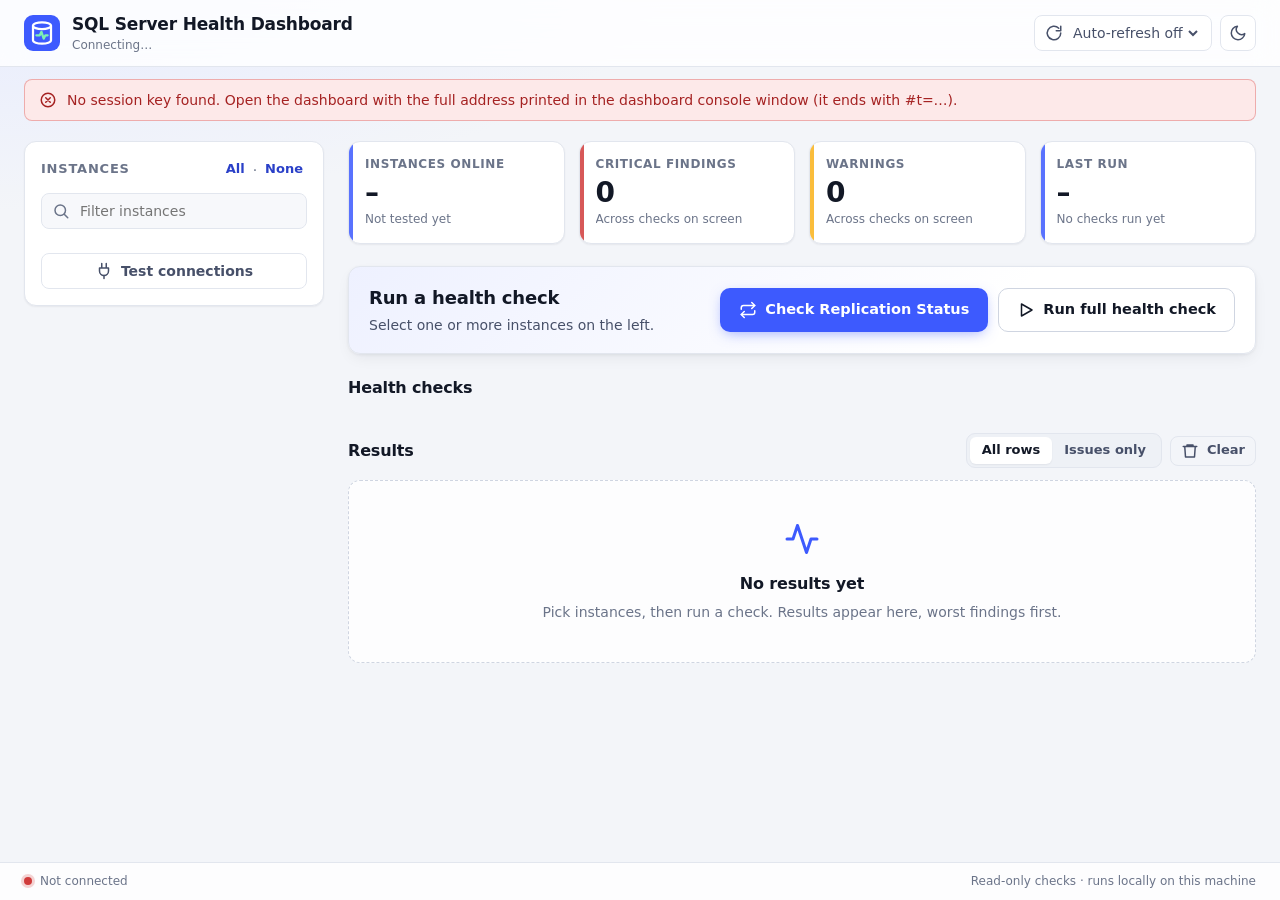
==== sql-dashboard/web/index.html @ 91db8d5e "Add standalone SQL Server health dashboard for the jump server A zero-install monitoring dashboard: " ====
<!DOCTYPE html>
<html lang="en">
<head>
  <meta charset="utf-8">
  <meta name="viewport" content="width=device-width, initial-scale=1">
  <meta name="color-scheme" content="light dark">
  <title>SQL Server Health Dashboard</title>
  <link rel="icon" href="favicon.svg" type="image/svg+xml">
  <link rel="stylesheet" href="styles.css">
  <script src="compat.js"></script>
  <script src="demo.js" defer></script>
  <script src="app.js" defer></script>
</head>
<body>
  <div id="unsupported" class="unsupported" hidden>
    <h1>Please open this dashboard in Microsoft Edge or Google Chrome</h1>
    <p>This browser is too old to run the dashboard. Copy the address from the dashboard console window into Edge or Chrome.</p>
  </div>

  <a class="skip-link" href="#main">Skip to content</a>

  <header class="topbar">
    <div class="brand">
      <span class="brand-mark" data-icon="logo"></span>
      <div class="brand-text">
        <h1 id="app-title">SQL Server Health Dashboard</h1>
        <span class="brand-sub" id="app-sub">Connecting…</span>
      </div>
      <span class="env-badge" id="env-badge" hidden></span>
    </div>
    <div class="topbar-actions">
      <label class="select-wrap" title="Re-run the checks on screen automatically">
        <span data-icon="refresh"></span>
        <select id="auto-refresh" aria-label="Auto refresh">
          <option value="0">Auto-refresh off</option>
          <option value="1">Every 1 min</option>
          <option value="5">Every 5 min</option>
          <option value="15">Every 15 min</option>
          <option value="30">Every 30 min</option>
        </select>
      </label>
      <button class="icon-btn" id="theme-toggle" type="button" aria-label="Toggle dark mode" title="Toggle dark mode">
        <span data-icon="moon" class="when-light"></span><span data-icon="sun" class="when-dark"></span>
      </button>
    </div>
  </header>

  <div class="banner" id="banner" hidden></div>

  <div class="layout">
    <aside class="sidebar" id="sidebar" aria-label="Instances">
      <button class="sidebar-toggle" id="sidebar-toggle" type="button" aria-expanded="true" aria-controls="sidebar-body">
        <span data-icon="server"></span>
        <span id="sidebar-toggle-label">Instances</span>
        <span data-icon="chevron" class="chev"></span>
      </button>
      <div class="sidebar-body" id="sidebar-body">
        <div class="sidebar-head">
          <h2>Instances</h2>
          <div class="sidebar-tools">
            <button class="link-btn" id="select-all" type="button">All</button>
            <span class="sep">·</span>
            <button class="link-btn" id="select-none" type="button">None</button>
          </div>
        </div>
        <div class="instance-search">
          <span data-icon="search"></span>
          <input type="search" id="instance-filter" placeholder="Filter instances" aria-label="Filter instances">
        </div>
        <div id="instance-list" class="instance-list" role="group" aria-label="Target instances"></div>
        <button class="btn btn-ghost btn-block" id="ping-all" type="button">
          <span data-icon="plug"></span> Test connections
        </button>
      </div>
    </aside>

    <main class="content" id="main" tabindex="-1">
      <section class="kpis" aria-label="Summary">
        <div class="kpi" id="kpi-online">
          <span class="kpi-label">Instances online</span>
          <span class="kpi-value">–</span>
          <span class="kpi-foot">Not tested yet</span>
        </div>
        <div class="kpi kpi-critical" id="kpi-critical">
          <span class="kpi-label">Critical findings</span>
          <span class="kpi-value">0</span>
          <span class="kpi-foot">Across checks on screen</span>
        </div>
        <div class="kpi kpi-warning" id="kpi-warning">
          <span class="kpi-label">Warnings</span>
          <span class="kpi-value">0</span>
          <span class="kpi-foot">Across checks on screen</span>
        </div>
        <div class="kpi" id="kpi-last">
          <span class="kpi-label">Last run</span>
          <span class="kpi-value">–</span>
          <span class="kpi-foot">No checks run yet</span>
        </div>
      </section>

      <section class="hero" aria-label="Quick actions">
        <div class="hero-text">
          <h2>Run a health check</h2>
          <p id="target-summary">Select one or more instances on the left.</p>
        </div>
        <div class="hero-actions">
          <button class="btn btn-primary btn-lg" id="run-featured" type="button">
            <span data-icon="replication"></span> <span id="run-featured-label">Check Replication Status</span>
          </button>
          <button class="btn btn-secondary btn-lg" id="run-all" type="button">
            <span data-icon="play"></span> Run full health check
          </button>
        </div>
      </section>

      <section aria-labelledby="checks-heading">
        <div class="section-head">
          <h2 id="checks-heading">Health checks</h2>
        </div>
        <div class="check-grid" id="check-grid"></div>
      </section>

      <section aria-labelledby="results-heading" class="results-section">
        <div class="section-head">
          <h2 id="results-heading">Results</h2>
          <div class="section-tools">
            <div class="segmented" role="radiogroup" aria-label="Rows to show">
              <button type="button" role="radio" aria-checked="true" data-view="all" class="is-active">All rows</button>
              <button type="button" role="radio" aria-checked="false" data-view="issues">Issues only</button>
            </div>
            <button class="btn btn-ghost btn-sm" id="clear-results" type="button"><span data-icon="trash"></span> Clear</button>
          </div>
        </div>
        <div id="results">
          <div class="empty-state" id="empty-results">
            <span data-icon="pulse" class="empty-icon"></span>
            <h3>No results yet</h3>
            <p>Pick instances, then run a check. Results appear here, worst findings first.</p>
          </div>
        </div>
      </section>
    </main>
  </div>

  <footer class="footer">
    <span id="footer-status"><span class="dot dot-unknown"></span> Starting…</span>
    <span class="footer-right">Read-only checks · runs locally on this machine</span>
  </footer>

  <div class="toasts" id="toasts" aria-live="polite"></div>
</body>
</html>
---- sql-dashboard/web/styles.css ----
/* =========================================================================
   SQL Server Health Dashboard - styles
   No external fonts or frameworks; system font stack (Segoe UI on Windows).
   ========================================================================= */

:root {
  --font: "Segoe UI Variable Text", "Segoe UI", system-ui, -apple-system, "Helvetica Neue", Arial, sans-serif;
  --mono: "Cascadia Mono", Consolas, "SF Mono", Menlo, monospace;

  --bg: #f3f5f9;
  --bg-grad: radial-gradient(1200px 500px at 0% -10%, #e4e9ff 0%, transparent 60%),
             radial-gradient(900px 400px at 110% -20%, #dff6ee 0%, transparent 55%);
  --surface: #ffffff;
  --surface-2: #f7f8fb;
  --surface-3: #eef1f6;
  --border: #e2e6ee;
  --border-strong: #cfd5e1;
  --text: #121826;
  --text-2: #475069;
  --text-3: #6b7489;
  --accent: #3d5afe;
  --accent-hover: #2f49e0;
  --accent-soft: #e8ecff;
  --accent-text: #2a40c8;
  --focus: 0 0 0 3px rgba(61, 90, 254, .35);
  --shadow-sm: 0 1px 2px rgba(16, 24, 40, .06);
  --shadow: 0 1px 3px rgba(16, 24, 40, .06), 0 6px 16px -4px rgba(16, 24, 40, .08);
  --shadow-lg: 0 12px 32px -8px rgba(16, 24, 40, .18);

  /* Status palette - always paired with an icon + label, never colour alone */
  --ok: #0ca30c;       --ok-soft: #e5f6e5;     --ok-text: #0b6e0b;
  --info: #2f6fdb;     --info-soft: #e7effc;   --info-text: #1d4fa8;
  --warn: #fab219;     --warn-soft: #fff4dc;   --warn-text: #845700;
  --crit: #d03b3b;     --crit-soft: #fde9e9;   --crit-text: #a52222;
  --muted: #8a93a6;    --muted-soft: #eef0f4;  --muted-text: #556075;

  /* Precomputed translucent tints (plain rgba, so older offline Edge builds render them) */
  --glass: rgba(255, 255, 255, .82);
  --hero-tint: #eef1ff;
  --accent-line: rgba(61, 90, 254, .45);
  --accent-glow: rgba(61, 90, 254, .55);
  --ok-ring: rgba(12, 163, 12, .22);
  --crit-ring: rgba(208, 59, 59, .22);
  --crit-line: rgba(208, 59, 59, .35);
  --warn-line: rgba(250, 178, 25, .5);
  --info-line: rgba(47, 111, 219, .35);
  --crit-row: rgba(253, 233, 233, .55);
  --warn-row: rgba(255, 244, 220, .55);

  --radius: 12px;
  --radius-sm: 8px;
  --sidebar-w: 300px;
}

:root[data-theme="dark"] {
  --bg: #0d1117;
  --bg-grad: radial-gradient(1200px 500px at 0% -10%, rgba(61, 90, 254, .16) 0%, transparent 60%),
             radial-gradient(900px 400px at 110% -20%, rgba(12, 163, 120, .10) 0%, transparent 55%);
  --surface: #151b26;
  --surface-2: #1a2130;
  --surface-3: #212a3b;
  --border: #263044;
  --border-strong: #34405a;
  --text: #e8ecf4;
  --text-2: #b3bccd;
  --text-3: #8892a8;
  --accent: #6b83ff;
  --accent-hover: #8296ff;
  --accent-soft: rgba(107, 131, 255, .16);
  --accent-text: #a9b7ff;
  --focus: 0 0 0 3px rgba(107, 131, 255, .45);
  --shadow-sm: 0 1px 2px rgba(0, 0, 0, .4);
  --shadow: 0 1px 3px rgba(0, 0, 0, .35), 0 8px 20px -6px rgba(0, 0, 0, .45);
  --shadow-lg: 0 16px 40px -8px rgba(0, 0, 0, .6);

  --ok-soft: rgba(12, 163, 12, .16);     --ok-text: #6ad66a;
  --info: #5b8def; --info-soft: rgba(91, 141, 239, .16); --info-text: #9dbcf7;
  --warn-soft: rgba(250, 178, 25, .15);  --warn-text: #fcc95a;
  --crit: #e25555; --crit-soft: rgba(226, 85, 85, .17);  --crit-text: #ff9a9a;
  --muted-soft: rgba(138, 147, 166, .15); --muted-text: #a7b0c2;

  --glass: rgba(21, 27, 38, .82);
  --hero-tint: #1b2340;
  --accent-line: rgba(107, 131, 255, .5);
  --accent-glow: rgba(107, 131, 255, .45);
  --ok-ring: rgba(12, 163, 12, .25);
  --crit-ring: rgba(226, 85, 85, .25);
  --crit-line: rgba(226, 85, 85, .4);
  --warn-line: rgba(250, 178, 25, .4);
  --info-line: rgba(91, 141, 239, .4);
  --crit-row: rgba(226, 85, 85, .08);
  --warn-row: rgba(250, 178, 25, .07);
}

* { box-sizing: border-box; }
html { -webkit-text-size-adjust: 100%; }
body {
  margin: 0;
  font-family: var(--font);
  font-size: 14px;
  line-height: 1.45;
  color: var(--text);
  background: var(--bg-grad), var(--bg);
  background-attachment: fixed;
  min-height: 100vh;
  display: flex;
  flex-direction: column;
}
h1, h2, h3, h4 { margin: 0; font-weight: 600; letter-spacing: -.01em; }
button, input, select { font: inherit; color: inherit; }
[hidden] { display: none !important; }
:focus-visible { outline: none; box-shadow: var(--focus); border-radius: 6px; }

.skip-link { position: absolute; left: -999px; top: 8px; background: var(--surface); padding: 8px 12px; border-radius: 8px; z-index: 100; }
.skip-link:focus { left: 8px; }

.unsupported { display: none; padding: 48px 24px; max-width: 640px; margin: 10vh auto; font-family: Segoe UI, Arial, sans-serif; }

/* ---------- icons ---------- */
[data-icon] { display: inline-flex; width: 18px; height: 18px; flex: none; }
[data-icon] svg { width: 100%; height: 100%; }

/* ---------- top bar ---------- */
.topbar {
  position: sticky; top: 0; z-index: 20;
  display: flex; align-items: center; justify-content: space-between; gap: 16px;
  padding: 12px 24px;
  background: var(--glass);
  backdrop-filter: saturate(160%) blur(12px);
  border-bottom: 1px solid var(--border);
}
.brand { display: flex; align-items: center; gap: 12px; min-width: 0; }
.brand-mark { width: 36px; height: 36px; border-radius: 10px; }
.brand-text { display: flex; flex-direction: column; min-width: 0; }
.brand-text h1 { font-size: 17px; white-space: nowrap; overflow: hidden; text-overflow: ellipsis; }
.brand-sub { font-size: 12px; color: var(--text-3); }
.env-badge {
  font-size: 11px; font-weight: 700; letter-spacing: .06em; text-transform: uppercase;
  padding: 3px 9px; border-radius: 999px;
  background: var(--crit-soft); color: var(--crit-text); border: 1px solid var(--crit-line);
}
.env-badge.env-nonprod { background: var(--info-soft); color: var(--info-text); border-color: var(--info-line); }
.topbar-actions { display: flex; align-items: center; gap: 8px; }

.select-wrap {
  display: inline-flex; align-items: center; gap: 6px;
  padding: 0 10px; height: 36px; border-radius: var(--radius-sm);
  background: var(--surface); border: 1px solid var(--border); color: var(--text-2);
}
.select-wrap select { border: 0; background: transparent; height: 34px; cursor: pointer; padding-right: 2px; }
.select-wrap select:focus { outline: none; }
.select-wrap:focus-within { box-shadow: var(--focus); }
.select-wrap select option { background: var(--surface); color: var(--text); }

.icon-btn {
  width: 36px; height: 36px; display: inline-grid; place-items: center;
  border-radius: var(--radius-sm); border: 1px solid var(--border); background: var(--surface);
  color: var(--text-2); cursor: pointer;
}
.icon-btn:hover { color: var(--text); border-color: var(--border-strong); }
.when-dark { display: none !important; }
:root[data-theme="dark"] .when-dark { display: inline-flex !important; }
:root[data-theme="dark"] .when-light { display: none !important; }

/* ---------- banner ---------- */
.banner {
  margin: 12px 24px 0; padding: 10px 14px; border-radius: var(--radius-sm);
  display: flex; gap: 10px; align-items: center;
  background: var(--warn-soft); color: var(--warn-text);
  border: 1px solid var(--warn-line);
}
.banner.banner-error { background: var(--crit-soft); color: var(--crit-text); border-color: var(--crit-line); }

/* ---------- layout ---------- */
.layout {
  flex: 1;
  display: grid;
  grid-template-columns: var(--sidebar-w) minmax(0, 1fr);
  gap: 24px;
  padding: 20px 24px 32px;
  width: 100%;
  max-width: 1680px;
  margin: 0 auto;
}

/* ---------- sidebar ---------- */
.sidebar { min-width: 0; }
.sidebar-toggle { display: none; }
.sidebar-body {
  position: sticky; top: 84px;
  background: var(--surface); border: 1px solid var(--border); border-radius: var(--radius);
  box-shadow: var(--shadow-sm);
  padding: 16px; display: flex; flex-direction: column; gap: 12px;
  max-height: calc(100vh - 110px); overflow: auto;
}
.sidebar-head { display: flex; align-items: center; justify-content: space-between; }
.sidebar-head h2 { font-size: 13px; text-transform: uppercase; letter-spacing: .06em; color: var(--text-3); }
.sidebar-tools { display: flex; align-items: center; gap: 4px; color: var(--text-3); }
.link-btn { border: 0; background: none; color: var(--accent-text); cursor: pointer; padding: 2px 4px; font-size: 13px; font-weight: 600; }
.link-btn:hover { text-decoration: underline; }

.instance-search {
  display: flex; align-items: center; gap: 8px; padding: 0 10px; height: 36px;
  border: 1px solid var(--border); border-radius: var(--radius-sm); background: var(--surface-2); color: var(--text-3);
}
.instance-search input { border: 0; background: transparent; flex: 1; min-width: 0; height: 34px; }
.instance-search input:focus { outline: none; }
.instance-search:focus-within { box-shadow: var(--focus); }

.instance-list { display: flex; flex-direction: column; gap: 6px; }
.group-label {
  font-size: 11px; font-weight: 700; text-transform: uppercase; letter-spacing: .07em; color: var(--text-3);
  margin: 8px 2px 2px;
}
.group-label:first-child { margin-top: 0; }

.instance {
  display: grid; grid-template-columns: auto minmax(0, 1fr) auto; align-items: center; gap: 10px;
  width: 100%; text-align: left; padding: 10px; cursor: pointer;
  border: 1px solid var(--border); border-radius: var(--radius-sm); background: var(--surface);
  transition: border-color .15s, background-color .15s, box-shadow .15s;
}
.instance:hover { border-color: var(--border-strong); background: var(--surface-2); }
.instance[aria-pressed="true"] { border-color: var(--accent-line); background: var(--accent-soft); }
.instance .check {
  width: 18px; height: 18px; border-radius: 5px; border: 1.5px solid var(--border-strong);
  display: grid; place-items: center; color: #fff; background: var(--surface);
}
.instance .check [data-icon] { width: 12px; height: 12px; visibility: hidden; }
.instance[aria-pressed="true"] .check { background: var(--accent); border-color: var(--accent); }
.instance[aria-pressed="true"] .check [data-icon] { visibility: visible; }
.instance-main { min-width: 0; display: flex; flex-direction: column; }
.instance-name { font-weight: 600; white-space: nowrap; overflow: hidden; text-overflow: ellipsis; }
.instance-meta { font-size: 12px; color: var(--text-3); white-space: nowrap; overflow: hidden; text-overflow: ellipsis; }
.instance-side { display: flex; flex-direction: column; align-items: flex-end; gap: 3px; }
.role-tag { font-size: 10.5px; font-weight: 600; padding: 1px 7px; border-radius: 999px; background: var(--surface-3); color: var(--text-2); white-space: nowrap; }
.latency { font-size: 11px; color: var(--text-3); font-variant-numeric: tabular-nums; }

.dot { display: inline-block; width: 8px; height: 8px; border-radius: 50%; background: var(--muted); flex: none; }
.dot-online { background: var(--ok); box-shadow: 0 0 0 3px var(--ok-ring); }
.dot-offline { background: var(--crit); box-shadow: 0 0 0 3px var(--crit-ring); }
.dot-checking { background: var(--info); animation: pulse 1s ease-in-out infinite; }
.dot-unknown { background: var(--muted); }
@keyframes pulse { 50% { opacity: .35; } }

/* ---------- buttons ---------- */
.btn {
  display: inline-flex; align-items: center; justify-content: center; gap: 8px;
  height: 36px; padding: 0 14px; border-radius: var(--radius-sm);
  border: 1px solid transparent; cursor: pointer; font-weight: 600; white-space: nowrap;
  transition: background-color .15s, border-color .15s, transform .05s, box-shadow .15s;
}
.btn:active { transform: translateY(1px); }
.btn:disabled { opacity: .55; cursor: not-allowed; transform: none; }
.btn-lg { height: 44px; padding: 0 18px; font-size: 14.5px; border-radius: 10px; }
.btn-sm { height: 30px; padding: 0 10px; font-size: 13px; }
.btn-block { width: 100%; }
.btn-primary { background: var(--accent); color: #fff; box-shadow: 0 4px 14px -4px var(--accent-glow); }
.btn-primary:hover:not(:disabled) { background: var(--accent-hover); }
.btn-secondary { background: var(--surface); color: var(--text); border-color: var(--border-strong); }
.btn-secondary:hover:not(:disabled) { background: var(--surface-2); }
.btn-ghost { background: transparent; color: var(--text-2); border-color: var(--border); }
.btn-ghost:hover:not(:disabled) { background: var(--surface-2); color: var(--text); }
.btn .spinner { width: 16px; height: 16px; }

.spinner {
  display: inline-block; width: 14px; height: 14px; border-radius: 50%;
  border: 2px solid currentColor; border-right-color: transparent; animation: spin .7s linear infinite; flex: none;
}
@keyframes spin { to { transform: rotate(360deg); } }

/* ---------- content ---------- */
.content { min-width: 0; display: flex; flex-direction: column; gap: 22px; }
.content:focus { outline: none; }
.section-head { display: flex; align-items: center; justify-content: space-between; gap: 12px; flex-wrap: wrap; margin-bottom: 12px; }
.section-head h2 { font-size: 16px; }
.section-tools { display: flex; gap: 8px; align-items: center; flex-wrap: wrap; }

/* KPIs */
.kpis { display: grid; grid-template-columns: repeat(4, minmax(0, 1fr)); gap: 14px; }
.kpi {
  position: relative; overflow: hidden;
  background: var(--surface); border: 1px solid var(--border); border-radius: var(--radius);
  padding: 14px 16px; box-shadow: var(--shadow-sm);
  display: flex; flex-direction: column; gap: 2px;
}
.kpi::before { content: ""; position: absolute; inset: 0 auto 0 0; width: 4px; background: var(--accent); opacity: .85; }
.kpi-critical::before { background: var(--crit); }
.kpi-warning::before { background: var(--warn); }
.kpi.is-ok::before { background: var(--ok); }
.kpi-label { font-size: 12px; font-weight: 600; color: var(--text-3); text-transform: uppercase; letter-spacing: .05em; }
.kpi-value { font-size: 28px; font-weight: 700; letter-spacing: -.02em; font-variant-numeric: tabular-nums; line-height: 1.2; }
.kpi-foot { font-size: 12px; color: var(--text-3); white-space: nowrap; overflow: hidden; text-overflow: ellipsis; }

/* Hero */
.hero {
  display: flex; align-items: center; justify-content: space-between; gap: 16px; flex-wrap: wrap;
  padding: 18px 20px; border-radius: var(--radius);
  background: linear-gradient(135deg, var(--hero-tint) 0%, var(--surface) 70%);
  border: 1px solid var(--border); box-shadow: var(--shadow);
}
.hero h2 { font-size: 18px; }
.hero p { margin: 4px 0 0; color: var(--text-2); }
.hero-actions { display: flex; gap: 10px; flex-wrap: wrap; }

/* Check cards */
.check-grid { display: grid; grid-template-columns: repeat(auto-fill, minmax(240px, 1fr)); gap: 14px; }
.check-card {
  display: flex; flex-direction: column; gap: 10px; text-align: left;
  background: var(--surface); border: 1px solid var(--border); border-radius: var(--radius);
  padding: 16px; box-shadow: var(--shadow-sm);
  transition: border-color .15s, box-shadow .15s, transform .15s;
}
.check-card:hover { border-color: var(--border-strong); box-shadow: var(--shadow); transform: translateY(-1px); }
.check-card.is-featured { border-color: var(--accent-line); }
.check-top { display: flex; align-items: center; justify-content: space-between; gap: 8px; }
.check-icon {
  width: 38px; height: 38px; border-radius: 10px; display: grid; place-items: center;
  background: var(--accent-soft); color: var(--accent-text);
}
.check-icon [data-icon] { width: 20px; height: 20px; }
.check-cat { font-size: 11px; font-weight: 600; color: var(--text-3); text-transform: uppercase; letter-spacing: .05em; }
.check-card h3 { font-size: 15px; }
.check-card p { margin: 0; color: var(--text-2); font-size: 13px; flex: 1; }
.check-foot { display: flex; align-items: center; justify-content: space-between; gap: 8px; min-height: 30px; }
.check-last { font-size: 12px; color: var(--text-3); }

/* Status pills */
.pill {
  display: inline-flex; align-items: center; gap: 5px; white-space: nowrap;
  padding: 2px 9px 2px 7px; border-radius: 999px; font-size: 12px; font-weight: 600; line-height: 18px;
  background: var(--muted-soft); color: var(--muted-text);
}
.pill [data-icon] { width: 14px; height: 14px; }
.pill-ok { background: var(--ok-soft); color: var(--ok-text); }
.pill-info { background: var(--info-soft); color: var(--info-text); }
.pill-warning { background: var(--warn-soft); color: var(--warn-text); }
.pill-critical, .pill-error { background: var(--crit-soft); color: var(--crit-text); }
.pill-running { background: var(--info-soft); color: var(--info-text); }
.pill-lg { font-size: 13px; padding: 4px 11px 4px 9px; }

/* ---------- results ---------- */
.empty-state {
  text-align: center; padding: 40px 20px; color: var(--text-3);
  border: 1.5px dashed var(--border-strong); border-radius: var(--radius); background: var(--glass);
}
.empty-state h3 { color: var(--text); font-size: 16px; margin-top: 10px; }
.empty-state p { margin: 6px 0 0; }
.empty-icon { width: 36px; height: 36px; color: var(--accent); }

.segmented { display: inline-flex; padding: 3px; border-radius: 9px; background: var(--surface-3); border: 1px solid var(--border); }
.segmented button {
  border: 0; background: transparent; padding: 4px 12px; border-radius: 6px; cursor: pointer;
  font-size: 13px; font-weight: 600; color: var(--text-2);
}
.segmented button.is-active { background: var(--surface); color: var(--text); box-shadow: var(--shadow-sm); }

.run {
  background: var(--surface); border: 1px solid var(--border); border-radius: var(--radius);
  box-shadow: var(--shadow); margin-bottom: 18px; overflow: hidden;
  animation: rise .25s ease-out;
}
@keyframes rise { from { opacity: 0; transform: translateY(6px); } }
.run-head {
  display: flex; align-items: center; justify-content: space-between; gap: 12px; flex-wrap: wrap;
  padding: 14px 18px; border-bottom: 1px solid var(--border); background: var(--surface-2);
}
.run-title { display: flex; align-items: center; gap: 12px; min-width: 0; }
.run-title h3 { font-size: 16px; }
.run-sub { font-size: 12px; color: var(--text-3); }
.run-tools { display: flex; align-items: center; gap: 8px; flex-wrap: wrap; }
.counts { display: flex; gap: 6px; flex-wrap: wrap; }

.inst {
  border-bottom: 1px solid var(--border);
}
.inst:last-child { border-bottom: 0; }
.inst-head {
  width: 100%; display: flex; align-items: center; gap: 12px; padding: 12px 18px;
  border: 0; background: transparent; cursor: pointer; text-align: left;
  border-left: 4px solid transparent;
}
.inst-head:hover { background: var(--surface-2); }
.inst.sev-critical .inst-head, .inst.sev-error .inst-head { border-left-color: var(--crit); }
.inst.sev-warning .inst-head { border-left-color: var(--warn); }
.inst.sev-ok .inst-head { border-left-color: var(--ok); }
.inst.sev-info .inst-head { border-left-color: var(--info); }
.inst-name { font-weight: 600; min-width: 0; overflow: hidden; text-overflow: ellipsis; white-space: nowrap; }
.inst-meta { font-size: 12px; color: var(--text-3); margin-left: auto; white-space: nowrap; display: flex; gap: 12px; align-items: center; }
.inst-head .chev { transition: transform .2s; color: var(--text-3); }
.inst.is-collapsed .inst-head .chev { transform: rotate(-90deg); }
.inst.is-collapsed .inst-body { display: none; }
.inst-body { padding: 4px 18px 18px; display: flex; flex-direction: column; gap: 16px; }

.alert {
  display: flex; gap: 10px; align-items: flex-start; padding: 10px 12px; border-radius: var(--radius-sm);
  font-size: 13px; background: var(--info-soft); color: var(--info-text);
}
.alert [data-icon] { margin-top: 1px; }
.alert-error { background: var(--crit-soft); color: var(--crit-text); }
.alert pre { margin: 0; white-space: pre-wrap; word-break: break-word; font-family: inherit; }
.alert ul { margin: 0; padding-left: 18px; }

.rs { display: flex; flex-direction: column; gap: 8px; min-width: 0; }
.rs-head { display: flex; align-items: center; justify-content: space-between; gap: 10px; flex-wrap: wrap; }
.rs-title { display: flex; align-items: center; gap: 8px; font-weight: 600; font-size: 14px; }
.rs-count { font-size: 12px; color: var(--text-3); font-weight: 400; }
.rs-tools { display: flex; gap: 6px; align-items: center; }
.rs-filter {
  display: flex; align-items: center; gap: 6px; height: 30px; padding: 0 8px;
  border: 1px solid var(--border); border-radius: 7px; background: var(--surface); color: var(--text-3);
}
.rs-filter [data-icon] { width: 14px; height: 14px; }
.rs-filter input { border: 0; background: transparent; width: 140px; height: 28px; font-size: 13px; }
.rs-filter input:focus { outline: none; }
.rs-filter:focus-within { box-shadow: var(--focus); }
.rs-empty { padding: 14px; text-align: center; color: var(--text-3); font-size: 13px; background: var(--surface-2); border-radius: var(--radius-sm); }

.table-wrap {
  overflow: auto; max-height: 520px;
  border: 1px solid var(--border); border-radius: var(--radius-sm);
}
table.grid { width: 100%; border-collapse: separate; border-spacing: 0; font-size: 13px; }
.grid th {
  position: sticky; top: 0; z-index: 1;
  background: var(--surface-3); color: var(--text-2); text-align: left; font-weight: 600; font-size: 12px;
  padding: 8px 12px; border-bottom: 1px solid var(--border); white-space: nowrap; cursor: pointer; user-select: none;
}
.grid th:hover { color: var(--text); }
.grid th .sort { opacity: .35; margin-left: 4px; font-size: 10px; }
.grid th.sorted .sort { opacity: 1; color: var(--accent-text); }
.grid td { padding: 7px 12px; border-bottom: 1px solid var(--border); vertical-align: top; max-width: 520px; white-space: nowrap; }
.grid td.clamp { white-space: normal; min-width: 280px; }
.grid tr:last-child td { border-bottom: 0; }
.grid tbody tr:hover td { background: var(--surface-2); }
.grid tr.row-critical td:first-child { box-shadow: inset 3px 0 0 var(--crit); }
.grid tr.row-warning td:first-child { box-shadow: inset 3px 0 0 var(--warn); }
.grid tr.row-critical td { background: var(--crit-row); }
.grid tr.row-warning td { background: var(--warn-row); }
.grid td.num, .grid th.num { text-align: right; font-variant-numeric: tabular-nums; }
.grid td.null { color: var(--text-3); }
.grid td.clamp > div { display: -webkit-box; -webkit-line-clamp: 3; -webkit-box-orient: vertical; overflow: hidden; cursor: zoom-in; white-space: pre-wrap; word-break: break-word; }
.grid td.clamp.open > div { -webkit-line-clamp: unset; display: block; cursor: zoom-out; }
.grid td.code > div { font-family: var(--mono); font-size: 12px; }
.grid td .bool-yes { color: var(--ok-text); font-weight: 600; }
.grid td .bool-no { color: var(--text-3); }
.rs-note { font-size: 12px; color: var(--text-3); }

/* ---------- footer & toasts ---------- */
.footer {
  display: flex; justify-content: space-between; gap: 12px; flex-wrap: wrap;
  padding: 10px 24px; font-size: 12px; color: var(--text-3); border-top: 1px solid var(--border);
  background: var(--glass);
}
#footer-status { display: inline-flex; align-items: center; gap: 8px; }

.toasts { position: fixed; right: 20px; bottom: 20px; display: flex; flex-direction: column; gap: 10px; z-index: 50; max-width: min(380px, calc(100vw - 32px)); }
.toast {
  display: flex; gap: 10px; align-items: flex-start; padding: 12px 14px; border-radius: 10px;
  background: var(--surface); border: 1px solid var(--border); box-shadow: var(--shadow-lg);
  animation: rise .2s ease-out; font-size: 13px;
}
.toast-ok [data-icon] { color: var(--ok); }
.toast-warning [data-icon] { color: var(--warn-text); }
.toast-error [data-icon] { color: var(--crit); }
.toast-info [data-icon] { color: var(--info); }
.toast.leaving { opacity: 0; transform: translateY(6px); transition: all .25s; }

/* ---------- responsive ---------- */
@media (max-width: 1180px) {
  .kpis { grid-template-columns: repeat(2, minmax(0, 1fr)); }
}
@media (max-width: 900px) {
  .layout { grid-template-columns: minmax(0, 1fr); padding: 16px; gap: 16px; }
  .topbar { padding: 10px 16px; }
  .banner { margin: 12px 16px 0; }
  .sidebar-toggle {
    display: flex; align-items: center; gap: 10px; width: 100%; padding: 12px 14px;
    background: var(--surface); border: 1px solid var(--border); border-radius: var(--radius);
    cursor: pointer; font-weight: 600; box-shadow: var(--shadow-sm);
  }
  .sidebar-toggle .chev { margin-left: auto; transition: transform .2s; }
  .sidebar-toggle[aria-expanded="false"] .chev { transform: rotate(-90deg); }
  .sidebar-body { position: static; max-height: none; margin-top: 8px; }
  .sidebar.is-collapsed .sidebar-body { display: none; }
  .sidebar-head h2 { display: none; }
}
@media (max-width: 640px) {
  body { font-size: 13.5px; }
  .brand-sub, .select-wrap span[data-icon] { display: none; }
  .brand-text h1 { font-size: 15px; }
  .env-badge { display: none; }
  .kpi { padding: 12px; }
  .kpi-value { font-size: 22px; }
  .hero { padding: 16px; }
  .hero-actions, .hero-actions .btn { width: 100%; }
  .check-grid { grid-template-columns: minmax(0, 1fr); }
  .run-head, .inst-head { padding-left: 14px; padding-right: 14px; }
  .inst-body { padding: 4px 12px 14px; }
  .inst-meta .inst-dur { display: none; }
  .rs-filter input { width: 100px; }
  .footer-right { display: none; }
}

@media (prefers-reduced-motion: reduce) {
  *, *::before, *::after { animation: none !important; transition: none !important; }
}

@media print {
  .topbar-actions, .sidebar, .hero, .check-grid, .section-tools, .run-tools, .rs-tools, .toasts, .footer, .skip-link { display: none !important; }
  .layout { grid-template-columns: 1fr; padding: 0; }
  body { background: #fff; }
  .table-wrap { max-height: none; overflow: visible; }
  .inst.is-collapsed .inst-body { display: flex; }
}
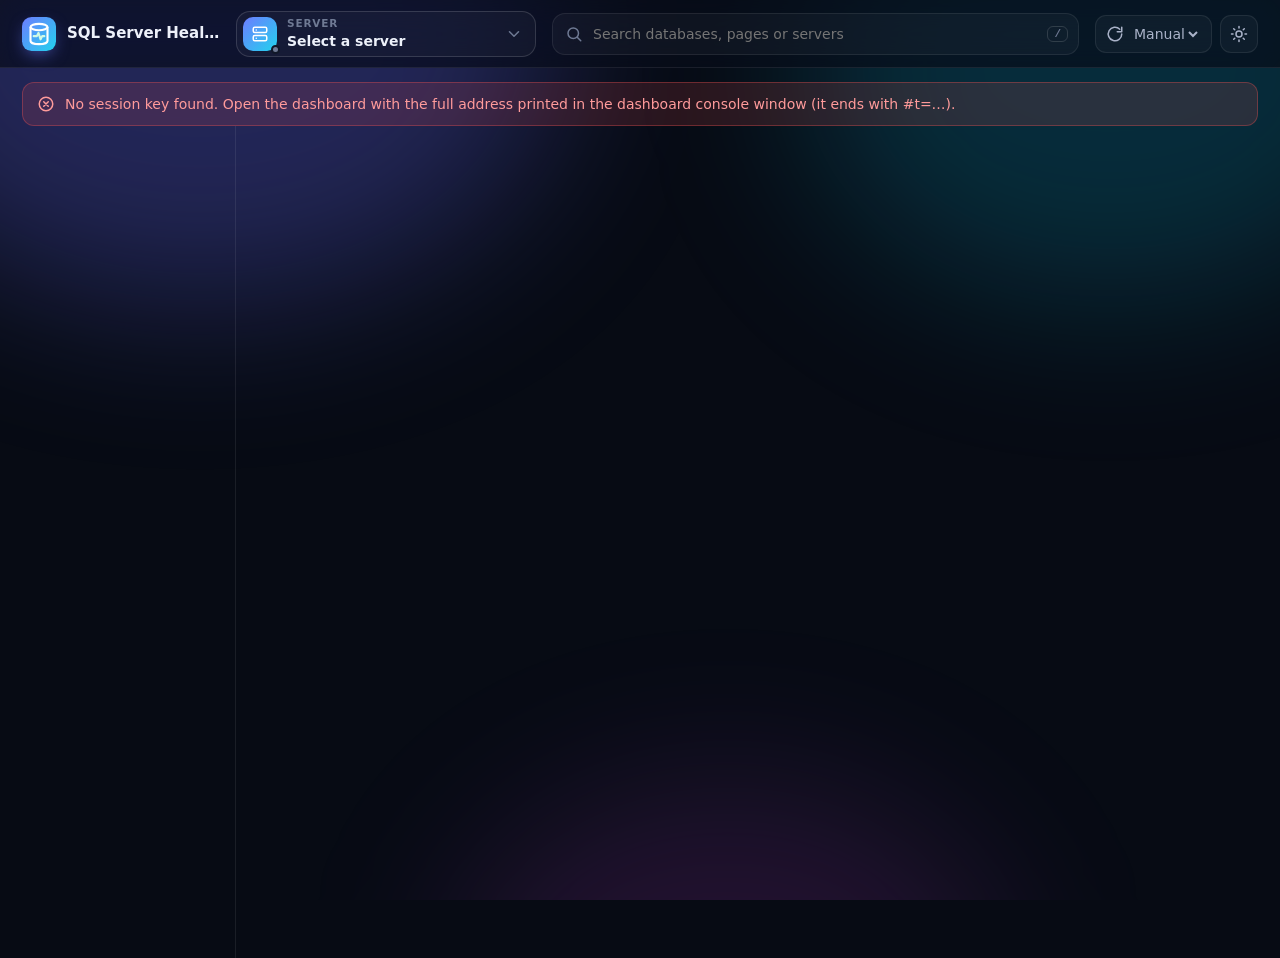
==== commit fb4b49b1: "Redesign SQL dashboard around one server at a time The multi-instance grid was too crowded. The UI n" ====
--- a/sql-dashboard/web/index.html
+++ b/sql-dashboard/web/index.html
@@ -1,9 +1,9 @@
 <!DOCTYPE html>
-<html lang="en">
+<html lang="en" data-theme="dark">
 <head>
   <meta charset="utf-8">
   <meta name="viewport" content="width=device-width, initial-scale=1">
-  <meta name="color-scheme" content="light dark">
+  <meta name="color-scheme" content="dark light">
   <title>SQL Server Health Dashboard</title>
   <link rel="icon" href="favicon.svg" type="image/svg+xml">
   <link rel="stylesheet" href="styles.css">
@@ -12,141 +12,71 @@
   <script src="app.js" defer></script>
 </head>
 <body>
+  <div class="aurora" aria-hidden="true"><span></span><span></span><span></span></div>
+
   <div id="unsupported" class="unsupported" hidden>
     <h1>Please open this dashboard in Microsoft Edge or Google Chrome</h1>
     <p>This browser is too old to run the dashboard. Copy the address from the dashboard console window into Edge or Chrome.</p>
   </div>
 
-  <a class="skip-link" href="#main">Skip to content</a>
-
   <header class="topbar">
     <div class="brand">
       <span class="brand-mark" data-icon="logo"></span>
       <div class="brand-text">
-        <h1 id="app-title">SQL Server Health Dashboard</h1>
-        <span class="brand-sub" id="app-sub">Connecting…</span>
+        <span class="brand-name" id="app-title">SQL Server Health</span>
+        <span class="env" id="env-badge" hidden></span>
       </div>
-      <span class="env-badge" id="env-badge" hidden></span>
     </div>
-    <div class="topbar-actions">
-      <label class="select-wrap" title="Re-run the checks on screen automatically">
+
+    <div class="picker" id="picker">
+      <button class="picker-btn" id="picker-btn" type="button" aria-haspopup="listbox" aria-expanded="false">
+        <span class="picker-icon"><span data-icon="server"></span><span class="dot" id="picker-dot"></span></span>
+        <span class="picker-text">
+          <span class="picker-label">Server</span>
+          <span class="picker-name" id="picker-name">Select a server</span>
+        </span>
+        <span data-icon="chevron" class="picker-chev"></span>
+      </button>
+      <div class="popover picker-pop" id="picker-pop" hidden>
+        <div class="pop-search" id="picker-search-wrap">
+          <span data-icon="search"></span>
+          <input type="text" id="picker-filter" placeholder="Find a server" aria-label="Find a server" autocomplete="off">
+        </div>
+        <div class="picker-list" id="picker-list" role="listbox" aria-label="SQL Servers"></div>
+      </div>
+    </div>
+
+    <div class="search" id="search">
+      <span data-icon="search" class="search-icon"></span>
+      <input type="text" id="search-input" placeholder="Search databases, pages or servers" aria-label="Search" autocomplete="off" spellcheck="false">
+      <kbd class="search-kbd">/</kbd>
+      <div class="popover search-pop" id="search-pop" hidden role="listbox" aria-label="Search results"></div>
+    </div>
+
+    <div class="actions">
+      <label class="auto" title="Refresh the current page automatically">
         <span data-icon="refresh"></span>
         <select id="auto-refresh" aria-label="Auto refresh">
-          <option value="0">Auto-refresh off</option>
-          <option value="1">Every 1 min</option>
-          <option value="5">Every 5 min</option>
-          <option value="15">Every 15 min</option>
-          <option value="30">Every 30 min</option>
+          <option value="0">Manual</option>
+          <option value="1">1 min</option>
+          <option value="5">5 min</option>
+          <option value="15">15 min</option>
         </select>
       </label>
-      <button class="icon-btn" id="theme-toggle" type="button" aria-label="Toggle dark mode" title="Toggle dark mode">
-        <span data-icon="moon" class="when-light"></span><span data-icon="sun" class="when-dark"></span>
+      <button class="icon-btn" id="theme-toggle" type="button" aria-label="Switch light / dark theme" title="Switch light / dark theme">
+        <span data-icon="sun" class="when-dark"></span><span data-icon="moon" class="when-light"></span>
       </button>
     </div>
   </header>
 
   <div class="banner" id="banner" hidden></div>
 
-  <div class="layout">
-    <aside class="sidebar" id="sidebar" aria-label="Instances">
-      <button class="sidebar-toggle" id="sidebar-toggle" type="button" aria-expanded="true" aria-controls="sidebar-body">
-        <span data-icon="server"></span>
-        <span id="sidebar-toggle-label">Instances</span>
-        <span data-icon="chevron" class="chev"></span>
-      </button>
-      <div class="sidebar-body" id="sidebar-body">
-        <div class="sidebar-head">
-          <h2>Instances</h2>
-          <div class="sidebar-tools">
-            <button class="link-btn" id="select-all" type="button">All</button>
-            <span class="sep">·</span>
-            <button class="link-btn" id="select-none" type="button">None</button>
-          </div>
-        </div>
-        <div class="instance-search">
-          <span data-icon="search"></span>
-          <input type="search" id="instance-filter" placeholder="Filter instances" aria-label="Filter instances">
-        </div>
-        <div id="instance-list" class="instance-list" role="group" aria-label="Target instances"></div>
-        <button class="btn btn-ghost btn-block" id="ping-all" type="button">
-          <span data-icon="plug"></span> Test connections
-        </button>
-      </div>
-    </aside>
-
-    <main class="content" id="main" tabindex="-1">
-      <section class="kpis" aria-label="Summary">
-        <div class="kpi" id="kpi-online">
-          <span class="kpi-label">Instances online</span>
-          <span class="kpi-value">–</span>
-          <span class="kpi-foot">Not tested yet</span>
-        </div>
-        <div class="kpi kpi-critical" id="kpi-critical">
-          <span class="kpi-label">Critical findings</span>
-          <span class="kpi-value">0</span>
-          <span class="kpi-foot">Across checks on screen</span>
-        </div>
-        <div class="kpi kpi-warning" id="kpi-warning">
-          <span class="kpi-label">Warnings</span>
-          <span class="kpi-value">0</span>
-          <span class="kpi-foot">Across checks on screen</span>
-        </div>
-        <div class="kpi" id="kpi-last">
-          <span class="kpi-label">Last run</span>
-          <span class="kpi-value">–</span>
-          <span class="kpi-foot">No checks run yet</span>
-        </div>
-      </section>
-
-      <section class="hero" aria-label="Quick actions">
-        <div class="hero-text">
-          <h2>Run a health check</h2>
-          <p id="target-summary">Select one or more instances on the left.</p>
-        </div>
-        <div class="hero-actions">
-          <button class="btn btn-primary btn-lg" id="run-featured" type="button">
-            <span data-icon="replication"></span> <span id="run-featured-label">Check Replication Status</span>
-          </button>
-          <button class="btn btn-secondary btn-lg" id="run-all" type="button">
-            <span data-icon="play"></span> Run full health check
-          </button>
-        </div>
-      </section>
-
-      <section aria-labelledby="checks-heading">
-        <div class="section-head">
-          <h2 id="checks-heading">Health checks</h2>
-        </div>
-        <div class="check-grid" id="check-grid"></div>
-      </section>
-
-      <section aria-labelledby="results-heading" class="results-section">
-        <div class="section-head">
-          <h2 id="results-heading">Results</h2>
-          <div class="section-tools">
-            <div class="segmented" role="radiogroup" aria-label="Rows to show">
-              <button type="button" role="radio" aria-checked="true" data-view="all" class="is-active">All rows</button>
-              <button type="button" role="radio" aria-checked="false" data-view="issues">Issues only</button>
-            </div>
-            <button class="btn btn-ghost btn-sm" id="clear-results" type="button"><span data-icon="trash"></span> Clear</button>
-          </div>
-        </div>
-        <div id="results">
-          <div class="empty-state" id="empty-results">
-            <span data-icon="pulse" class="empty-icon"></span>
-            <h3>No results yet</h3>
-            <p>Pick instances, then run a check. Results appear here, worst findings first.</p>
-          </div>
-        </div>
-      </section>
-    </main>
+  <div class="shell">
+    <nav class="rail" id="rail" aria-label="Pages"></nav>
+    <main class="main" id="main" tabindex="-1"></main>
   </div>
 
-  <footer class="footer">
-    <span id="footer-status"><span class="dot dot-unknown"></span> Starting…</span>
-    <span class="footer-right">Read-only checks · runs locally on this machine</span>
-  </footer>
-
   <div class="toasts" id="toasts" aria-live="polite"></div>
+  <div class="tip" id="tip" hidden></div>
 </body>
 </html>
--- a/sql-dashboard/web/styles.css
+++ b/sql-dashboard/web/styles.css
@@ -1,515 +1,528 @@
 /* =========================================================================
-   SQL Server Health Dashboard - styles
-   No external fonts or frameworks; system font stack (Segoe UI on Windows).
+   SQL Server Health Dashboard - "control room" theme
+   System fonts only (Segoe UI on Windows); no external assets.
+   No color-mix()/newer CSS so older offline Edge builds render it.
    ========================================================================= */
 
-:root {
+:root, :root[data-theme="dark"] {
   --font: "Segoe UI Variable Text", "Segoe UI", system-ui, -apple-system, "Helvetica Neue", Arial, sans-serif;
+  --font-display: "Segoe UI Variable Display", "Segoe UI", system-ui, -apple-system, sans-serif;
   --mono: "Cascadia Mono", Consolas, "SF Mono", Menlo, monospace;
 
-  --bg: #f3f5f9;
-  --bg-grad: radial-gradient(1200px 500px at 0% -10%, #e4e9ff 0%, transparent 60%),
-             radial-gradient(900px 400px at 110% -20%, #dff6ee 0%, transparent 55%);
-  --surface: #ffffff;
-  --surface-2: #f7f8fb;
-  --surface-3: #eef1f6;
-  --border: #e2e6ee;
-  --border-strong: #cfd5e1;
-  --text: #121826;
-  --text-2: #475069;
-  --text-3: #6b7489;
-  --accent: #3d5afe;
-  --accent-hover: #2f49e0;
-  --accent-soft: #e8ecff;
-  --accent-text: #2a40c8;
-  --focus: 0 0 0 3px rgba(61, 90, 254, .35);
-  --shadow-sm: 0 1px 2px rgba(16, 24, 40, .06);
-  --shadow: 0 1px 3px rgba(16, 24, 40, .06), 0 6px 16px -4px rgba(16, 24, 40, .08);
-  --shadow-lg: 0 12px 32px -8px rgba(16, 24, 40, .18);
-
-  /* Status palette - always paired with an icon + label, never colour alone */
-  --ok: #0ca30c;       --ok-soft: #e5f6e5;     --ok-text: #0b6e0b;
-  --info: #2f6fdb;     --info-soft: #e7effc;   --info-text: #1d4fa8;
-  --warn: #fab219;     --warn-soft: #fff4dc;   --warn-text: #845700;
-  --crit: #d03b3b;     --crit-soft: #fde9e9;   --crit-text: #a52222;
-  --muted: #8a93a6;    --muted-soft: #eef0f4;  --muted-text: #556075;
-
-  /* Precomputed translucent tints (plain rgba, so older offline Edge builds render them) */
-  --glass: rgba(255, 255, 255, .82);
-  --hero-tint: #eef1ff;
-  --accent-line: rgba(61, 90, 254, .45);
-  --accent-glow: rgba(61, 90, 254, .55);
-  --ok-ring: rgba(12, 163, 12, .22);
-  --crit-ring: rgba(208, 59, 59, .22);
-  --crit-line: rgba(208, 59, 59, .35);
-  --warn-line: rgba(250, 178, 25, .5);
-  --info-line: rgba(47, 111, 219, .35);
-  --crit-row: rgba(253, 233, 233, .55);
-  --warn-row: rgba(255, 244, 220, .55);
-
-  --radius: 12px;
-  --radius-sm: 8px;
-  --sidebar-w: 300px;
-}
-
-:root[data-theme="dark"] {
-  --bg: #0d1117;
-  --bg-grad: radial-gradient(1200px 500px at 0% -10%, rgba(61, 90, 254, .16) 0%, transparent 60%),
-             radial-gradient(900px 400px at 110% -20%, rgba(12, 163, 120, .10) 0%, transparent 55%);
-  --surface: #151b26;
-  --surface-2: #1a2130;
-  --surface-3: #212a3b;
-  --border: #263044;
-  --border-strong: #34405a;
-  --text: #e8ecf4;
-  --text-2: #b3bccd;
-  --text-3: #8892a8;
-  --accent: #6b83ff;
-  --accent-hover: #8296ff;
-  --accent-soft: rgba(107, 131, 255, .16);
-  --accent-text: #a9b7ff;
-  --focus: 0 0 0 3px rgba(107, 131, 255, .45);
-  --shadow-sm: 0 1px 2px rgba(0, 0, 0, .4);
-  --shadow: 0 1px 3px rgba(0, 0, 0, .35), 0 8px 20px -6px rgba(0, 0, 0, .45);
-  --shadow-lg: 0 16px 40px -8px rgba(0, 0, 0, .6);
-
-  --ok-soft: rgba(12, 163, 12, .16);     --ok-text: #6ad66a;
-  --info: #5b8def; --info-soft: rgba(91, 141, 239, .16); --info-text: #9dbcf7;
-  --warn-soft: rgba(250, 178, 25, .15);  --warn-text: #fcc95a;
-  --crit: #e25555; --crit-soft: rgba(226, 85, 85, .17);  --crit-text: #ff9a9a;
-  --muted-soft: rgba(138, 147, 166, .15); --muted-text: #a7b0c2;
-
-  --glass: rgba(21, 27, 38, .82);
-  --hero-tint: #1b2340;
-  --accent-line: rgba(107, 131, 255, .5);
-  --accent-glow: rgba(107, 131, 255, .45);
-  --ok-ring: rgba(12, 163, 12, .25);
-  --crit-ring: rgba(226, 85, 85, .25);
-  --crit-line: rgba(226, 85, 85, .4);
-  --warn-line: rgba(250, 178, 25, .4);
-  --info-line: rgba(91, 141, 239, .4);
-  --crit-row: rgba(226, 85, 85, .08);
-  --warn-row: rgba(250, 178, 25, .07);
+  --bg: #070b14;
+  --aurora-1: rgba(99, 102, 241, .30);
+  --aurora-2: rgba(6, 182, 212, .20);
+  --aurora-3: rgba(217, 70, 239, .13);
+  --card: rgba(255, 255, 255, .035);
+  --card-solid: #0f1524;
+  --card-2: rgba(255, 255, 255, .06);
+  --line: rgba(255, 255, 255, .08);
+  --line-2: rgba(255, 255, 255, .14);
+  --glass: rgba(9, 13, 24, .72);
+  --pop: #111828;
+  --text: #edf1fa;
+  --text-2: #aab3c9;
+  --text-3: #6f7a94;
+  --accent: #8b9bff;
+  --accent-2: #22d3ee;
+  --grad: linear-gradient(135deg, #6d7cff 0%, #22d3ee 100%);
+  --grad-soft: linear-gradient(135deg, rgba(109, 124, 255, .22), rgba(34, 211, 238, .12));
+  --accent-soft: rgba(139, 155, 255, .14);
+  --track: rgba(255, 255, 255, .08);
+  --data: #7c8cff;
+  --log: #2fc4d9;
+  --shadow: 0 10px 30px -12px rgba(0, 0, 0, .7);
+  --focus: 0 0 0 3px rgba(139, 155, 255, .45);
+
+  /* status - always paired with icon + label */
+  --ok: #22c55e;   --ok-soft: rgba(34, 197, 94, .14);   --ok-text: #6ee7a0;
+  --info: #60a5fa; --info-soft: rgba(96, 165, 250, .14); --info-text: #9cc8ff;
+  --warn: #fab219; --warn-soft: rgba(250, 178, 25, .14); --warn-text: #fcc95a;
+  --crit: #f05252; --crit-soft: rgba(240, 82, 82, .15);  --crit-text: #ff9b9b;
+  --muted-soft: rgba(255, 255, 255, .07);
+  --crit-row: rgba(240, 82, 82, .07);
+  --warn-row: rgba(250, 178, 25, .06);
+
+  --r: 18px;
+  --r-sm: 12px;
+  --rail: 236px;
+  --top: 68px;
+}
+
+:root[data-theme="light"] {
+  --bg: #f3f5fb;
+  --aurora-1: rgba(99, 102, 241, .16);
+  --aurora-2: rgba(6, 182, 212, .12);
+  --aurora-3: rgba(217, 70, 239, .07);
+  --card: rgba(255, 255, 255, .78);
+  --card-solid: #ffffff;
+  --card-2: #f1f3fa;
+  --line: rgba(15, 23, 42, .08);
+  --line-2: rgba(15, 23, 42, .15);
+  --glass: rgba(255, 255, 255, .75);
+  --pop: #ffffff;
+  --text: #101626;
+  --text-2: #4a5470;
+  --text-3: #7a849c;
+  --accent: #4f5ff0;
+  --accent-2: #0891b2;
+  --grad: linear-gradient(135deg, #5161f5 0%, #0ab5d6 100%);
+  --grad-soft: linear-gradient(135deg, rgba(81, 97, 245, .12), rgba(10, 181, 214, .07));
+  --accent-soft: rgba(79, 95, 240, .10);
+  --track: rgba(15, 23, 42, .08);
+  --data: #5161f5;
+  --log: #0aa5c4;
+  --shadow: 0 10px 30px -14px rgba(30, 41, 80, .25);
+  --focus: 0 0 0 3px rgba(79, 95, 240, .3);
+
+  --ok: #10a34a;   --ok-soft: rgba(16, 163, 74, .11);   --ok-text: #0b7a37;
+  --info: #2f6fdb; --info-soft: rgba(47, 111, 219, .10); --info-text: #1d4fa8;
+  --warn: #e19a00; --warn-soft: rgba(250, 178, 25, .16); --warn-text: #8a5a00;
+  --crit: #d93a3a; --crit-soft: rgba(217, 58, 58, .10);  --crit-text: #b02525;
+  --muted-soft: rgba(15, 23, 42, .06);
+  --crit-row: rgba(217, 58, 58, .05);
+  --warn-row: rgba(250, 178, 25, .08);
 }
 
 * { box-sizing: border-box; }
 html { -webkit-text-size-adjust: 100%; }
 body {
-  margin: 0;
-  font-family: var(--font);
-  font-size: 14px;
-  line-height: 1.45;
-  color: var(--text);
-  background: var(--bg-grad), var(--bg);
-  background-attachment: fixed;
-  min-height: 100vh;
-  display: flex;
-  flex-direction: column;
-}
-h1, h2, h3, h4 { margin: 0; font-weight: 600; letter-spacing: -.01em; }
+  margin: 0; min-height: 100vh;
+  font: 14px/1.45 var(--font);
+  color: var(--text); background: var(--bg);
+  overflow-x: hidden;
+}
+h1, h2, h3, h4 { margin: 0; font-family: var(--font-display); font-weight: 600; letter-spacing: -.015em; }
 button, input, select { font: inherit; color: inherit; }
 [hidden] { display: none !important; }
-:focus-visible { outline: none; box-shadow: var(--focus); border-radius: 6px; }
-
-.skip-link { position: absolute; left: -999px; top: 8px; background: var(--surface); padding: 8px 12px; border-radius: 8px; z-index: 100; }
-.skip-link:focus { left: 8px; }
-
-.unsupported { display: none; padding: 48px 24px; max-width: 640px; margin: 10vh auto; font-family: Segoe UI, Arial, sans-serif; }
-
-/* ---------- icons ---------- */
+:focus-visible { outline: none; box-shadow: var(--focus); }
+::selection { background: rgba(139, 155, 255, .35); }
+
+.unsupported { display: none; padding: 48px 24px; max-width: 640px; margin: 10vh auto; font-family: Segoe UI, Arial, sans-serif; background: #fff; color: #111; }
+
+/* animated aurora backdrop */
+.aurora { position: fixed; inset: 0; z-index: -1; overflow: hidden; pointer-events: none; }
+.aurora span { position: absolute; border-radius: 50%; filter: blur(80px); animation: drift 26s ease-in-out infinite alternate; }
+.aurora span:nth-child(1) { width: 720px; height: 520px; left: -160px; top: -220px; background: var(--aurora-1); }
+.aurora span:nth-child(2) { width: 620px; height: 460px; right: -140px; top: -160px; background: var(--aurora-2); animation-duration: 32s; }
+.aurora span:nth-child(3) { width: 560px; height: 420px; left: 35%; bottom: -300px; background: var(--aurora-3); animation-duration: 38s; }
+@keyframes drift { to { transform: translate3d(60px, 40px, 0) scale(1.08); } }
+
 [data-icon] { display: inline-flex; width: 18px; height: 18px; flex: none; }
 [data-icon] svg { width: 100%; height: 100%; }
 
 /* ---------- top bar ---------- */
 .topbar {
-  position: sticky; top: 0; z-index: 20;
-  display: flex; align-items: center; justify-content: space-between; gap: 16px;
-  padding: 12px 24px;
-  background: var(--glass);
-  backdrop-filter: saturate(160%) blur(12px);
-  border-bottom: 1px solid var(--border);
-}
-.brand { display: flex; align-items: center; gap: 12px; min-width: 0; }
-.brand-mark { width: 36px; height: 36px; border-radius: 10px; }
+  position: sticky; top: 0; z-index: 30; height: var(--top);
+  display: grid; grid-template-columns: auto minmax(220px, 300px) minmax(200px, 1fr) auto;
+  align-items: center; gap: 16px; padding: 0 22px;
+  background: var(--glass); backdrop-filter: blur(18px) saturate(160%);
+  border-bottom: 1px solid var(--line);
+}
+.brand { display: flex; align-items: center; gap: 11px; min-width: 0; width: calc(var(--rail) - 38px); }
+.brand-mark { width: 34px; height: 34px; border-radius: 10px; box-shadow: 0 6px 18px -6px rgba(109, 124, 255, .8); }
 .brand-text { display: flex; flex-direction: column; min-width: 0; }
-.brand-text h1 { font-size: 17px; white-space: nowrap; overflow: hidden; text-overflow: ellipsis; }
-.brand-sub { font-size: 12px; color: var(--text-3); }
-.env-badge {
-  font-size: 11px; font-weight: 700; letter-spacing: .06em; text-transform: uppercase;
-  padding: 3px 9px; border-radius: 999px;
-  background: var(--crit-soft); color: var(--crit-text); border: 1px solid var(--crit-line);
-}
-.env-badge.env-nonprod { background: var(--info-soft); color: var(--info-text); border-color: var(--info-line); }
-.topbar-actions { display: flex; align-items: center; gap: 8px; }
-
-.select-wrap {
-  display: inline-flex; align-items: center; gap: 6px;
-  padding: 0 10px; height: 36px; border-radius: var(--radius-sm);
-  background: var(--surface); border: 1px solid var(--border); color: var(--text-2);
-}
-.select-wrap select { border: 0; background: transparent; height: 34px; cursor: pointer; padding-right: 2px; }
-.select-wrap select:focus { outline: none; }
-.select-wrap:focus-within { box-shadow: var(--focus); }
-.select-wrap select option { background: var(--surface); color: var(--text); }
-
+.brand-name { font-family: var(--font-display); font-weight: 700; font-size: 15px; white-space: nowrap; overflow: hidden; text-overflow: ellipsis; }
+.env { align-self: flex-start; margin-top: 2px; font-size: 10px; font-weight: 700; letter-spacing: .09em; text-transform: uppercase; padding: 1px 7px; border-radius: 99px; background: var(--crit-soft); color: var(--crit-text); }
+.env.nonprod { background: var(--info-soft); color: var(--info-text); }
+
+/* server picker */
+.picker { position: relative; min-width: 0; }
+.picker-btn {
+  width: 100%; display: flex; align-items: center; gap: 10px; padding: 6px 12px 6px 6px; height: 46px;
+  border-radius: 14px; border: 1px solid var(--line-2); background: var(--card); cursor: pointer; text-align: left;
+  transition: border-color .15s, background-color .15s;
+}
+.picker-btn:hover { border-color: var(--accent); }
+.picker-icon { position: relative; width: 34px; height: 34px; border-radius: 10px; display: grid; place-items: center; background: var(--grad); color: #fff; flex: none; }
+.picker-icon .dot { position: absolute; right: -3px; bottom: -3px; border: 2px solid var(--pop); }
+.picker-text { display: flex; flex-direction: column; min-width: 0; flex: 1; }
+.picker-label { font-size: 10.5px; text-transform: uppercase; letter-spacing: .08em; color: var(--text-3); font-weight: 600; }
+.picker-name { font-weight: 600; white-space: nowrap; overflow: hidden; text-overflow: ellipsis; }
+.picker-chev { color: var(--text-3); transition: transform .2s; }
+.picker-btn[aria-expanded="true"] .picker-chev { transform: rotate(180deg); }
+
+.popover {
+  position: absolute; top: calc(100% + 8px); left: 0; z-index: 40; min-width: 100%;
+  background: var(--pop); border: 1px solid var(--line-2); border-radius: 16px; box-shadow: 0 24px 60px -16px rgba(0, 0, 0, .55);
+  padding: 8px; animation: pop .14s ease-out;
+}
+@keyframes pop { from { opacity: 0; transform: translateY(-4px); } }
+.picker-pop { width: 360px; max-width: calc(100vw - 24px); }
+.pop-search { display: flex; align-items: center; gap: 8px; height: 38px; padding: 0 10px; margin-bottom: 6px; border-radius: 10px; background: var(--card-2); color: var(--text-3); }
+.pop-search input { flex: 1; min-width: 0; border: 0; background: transparent; height: 36px; }
+.pop-search input:focus { outline: none; }
+.picker-list { max-height: 60vh; overflow: auto; }
+.pop-group { font-size: 10.5px; font-weight: 700; letter-spacing: .08em; text-transform: uppercase; color: var(--text-3); padding: 8px 10px 4px; }
+.opt {
+  width: 100%; display: flex; align-items: center; gap: 10px; padding: 8px 10px; border-radius: 10px;
+  border: 0; background: transparent; cursor: pointer; text-align: left;
+}
+.opt:hover, .opt.is-active { background: var(--accent-soft); }
+.opt[aria-selected="true"] .opt-name { color: var(--accent); }
+.opt-main { display: flex; flex-direction: column; min-width: 0; flex: 1; }
+.opt-name { font-weight: 600; white-space: nowrap; overflow: hidden; text-overflow: ellipsis; }
+.opt-sub { font-size: 12px; color: var(--text-3); white-space: nowrap; overflow: hidden; text-overflow: ellipsis; }
+.opt-side { font-size: 11px; color: var(--text-3); white-space: nowrap; }
+.opt .tag { font-size: 10.5px; padding: 1px 8px; border-radius: 99px; background: var(--muted-soft); color: var(--text-2); font-weight: 600; white-space: nowrap; }
+.opt-icon { width: 28px; height: 28px; border-radius: 8px; display: grid; place-items: center; background: var(--card-2); color: var(--text-2); flex: none; }
+.opt-icon [data-icon] { width: 16px; height: 16px; }
+.pop-empty { padding: 14px; text-align: center; color: var(--text-3); font-size: 13px; }
+
+.dot { display: inline-block; width: 9px; height: 9px; border-radius: 50%; background: var(--text-3); flex: none; }
+.dot.online { background: var(--ok); box-shadow: 0 0 0 3px rgba(34, 197, 94, .2); }
+.dot.offline { background: var(--crit); box-shadow: 0 0 0 3px rgba(240, 82, 82, .2); }
+.dot.checking { background: var(--info); animation: blink 1s ease-in-out infinite; }
+@keyframes blink { 50% { opacity: .3; } }
+
+/* search */
+.search { position: relative; display: flex; align-items: center; height: 42px; border-radius: 13px; background: var(--card); border: 1px solid var(--line); padding: 0 10px 0 12px; gap: 8px; min-width: 0; max-width: 560px; }
+.search:focus-within { border-color: var(--accent); box-shadow: var(--focus); }
+.search-icon { color: var(--text-3); }
+.search input { flex: 1; min-width: 0; border: 0; background: transparent; height: 40px; }
+.search input:focus { outline: none; }
+.search-kbd { font: 600 11px var(--mono); color: var(--text-3); border: 1px solid var(--line-2); border-radius: 6px; padding: 1px 6px; }
+.search-pop { width: 100%; max-height: 70vh; overflow: auto; }
+.opt mark { background: none; color: var(--accent); font-weight: 700; }
+
+.actions { display: flex; align-items: center; gap: 8px; justify-self: end; }
+.auto { display: inline-flex; align-items: center; gap: 6px; height: 38px; padding: 0 10px; border-radius: 11px; border: 1px solid var(--line); background: var(--card); color: var(--text-2); }
+.auto select { border: 0; background: transparent; height: 36px; cursor: pointer; }
+.auto select:focus { outline: none; }
+.auto select option { background: var(--pop); color: var(--text); }
 .icon-btn {
-  width: 36px; height: 36px; display: inline-grid; place-items: center;
-  border-radius: var(--radius-sm); border: 1px solid var(--border); background: var(--surface);
-  color: var(--text-2); cursor: pointer;
-}
-.icon-btn:hover { color: var(--text); border-color: var(--border-strong); }
-.when-dark { display: none !important; }
-:root[data-theme="dark"] .when-dark { display: inline-flex !important; }
-:root[data-theme="dark"] .when-light { display: none !important; }
-
-/* ---------- banner ---------- */
-.banner {
-  margin: 12px 24px 0; padding: 10px 14px; border-radius: var(--radius-sm);
-  display: flex; gap: 10px; align-items: center;
-  background: var(--warn-soft); color: var(--warn-text);
-  border: 1px solid var(--warn-line);
-}
-.banner.banner-error { background: var(--crit-soft); color: var(--crit-text); border-color: var(--crit-line); }
-
-/* ---------- layout ---------- */
-.layout {
-  flex: 1;
-  display: grid;
-  grid-template-columns: var(--sidebar-w) minmax(0, 1fr);
-  gap: 24px;
-  padding: 20px 24px 32px;
-  width: 100%;
-  max-width: 1680px;
-  margin: 0 auto;
-}
-
-/* ---------- sidebar ---------- */
-.sidebar { min-width: 0; }
-.sidebar-toggle { display: none; }
-.sidebar-body {
-  position: sticky; top: 84px;
-  background: var(--surface); border: 1px solid var(--border); border-radius: var(--radius);
-  box-shadow: var(--shadow-sm);
-  padding: 16px; display: flex; flex-direction: column; gap: 12px;
-  max-height: calc(100vh - 110px); overflow: auto;
-}
-.sidebar-head { display: flex; align-items: center; justify-content: space-between; }
-.sidebar-head h2 { font-size: 13px; text-transform: uppercase; letter-spacing: .06em; color: var(--text-3); }
-.sidebar-tools { display: flex; align-items: center; gap: 4px; color: var(--text-3); }
-.link-btn { border: 0; background: none; color: var(--accent-text); cursor: pointer; padding: 2px 4px; font-size: 13px; font-weight: 600; }
-.link-btn:hover { text-decoration: underline; }
-
-.instance-search {
-  display: flex; align-items: center; gap: 8px; padding: 0 10px; height: 36px;
-  border: 1px solid var(--border); border-radius: var(--radius-sm); background: var(--surface-2); color: var(--text-3);
-}
-.instance-search input { border: 0; background: transparent; flex: 1; min-width: 0; height: 34px; }
-.instance-search input:focus { outline: none; }
-.instance-search:focus-within { box-shadow: var(--focus); }
-
-.instance-list { display: flex; flex-direction: column; gap: 6px; }
-.group-label {
-  font-size: 11px; font-weight: 700; text-transform: uppercase; letter-spacing: .07em; color: var(--text-3);
-  margin: 8px 2px 2px;
-}
-.group-label:first-child { margin-top: 0; }
-
-.instance {
-  display: grid; grid-template-columns: auto minmax(0, 1fr) auto; align-items: center; gap: 10px;
-  width: 100%; text-align: left; padding: 10px; cursor: pointer;
-  border: 1px solid var(--border); border-radius: var(--radius-sm); background: var(--surface);
-  transition: border-color .15s, background-color .15s, box-shadow .15s;
-}
-.instance:hover { border-color: var(--border-strong); background: var(--surface-2); }
-.instance[aria-pressed="true"] { border-color: var(--accent-line); background: var(--accent-soft); }
-.instance .check {
-  width: 18px; height: 18px; border-radius: 5px; border: 1.5px solid var(--border-strong);
-  display: grid; place-items: center; color: #fff; background: var(--surface);
-}
-.instance .check [data-icon] { width: 12px; height: 12px; visibility: hidden; }
-.instance[aria-pressed="true"] .check { background: var(--accent); border-color: var(--accent); }
-.instance[aria-pressed="true"] .check [data-icon] { visibility: visible; }
-.instance-main { min-width: 0; display: flex; flex-direction: column; }
-.instance-name { font-weight: 600; white-space: nowrap; overflow: hidden; text-overflow: ellipsis; }
-.instance-meta { font-size: 12px; color: var(--text-3); white-space: nowrap; overflow: hidden; text-overflow: ellipsis; }
-.instance-side { display: flex; flex-direction: column; align-items: flex-end; gap: 3px; }
-.role-tag { font-size: 10.5px; font-weight: 600; padding: 1px 7px; border-radius: 999px; background: var(--surface-3); color: var(--text-2); white-space: nowrap; }
-.latency { font-size: 11px; color: var(--text-3); font-variant-numeric: tabular-nums; }
-
-.dot { display: inline-block; width: 8px; height: 8px; border-radius: 50%; background: var(--muted); flex: none; }
-.dot-online { background: var(--ok); box-shadow: 0 0 0 3px var(--ok-ring); }
-.dot-offline { background: var(--crit); box-shadow: 0 0 0 3px var(--crit-ring); }
-.dot-checking { background: var(--info); animation: pulse 1s ease-in-out infinite; }
-.dot-unknown { background: var(--muted); }
-@keyframes pulse { 50% { opacity: .35; } }
-
-/* ---------- buttons ---------- */
+  width: 38px; height: 38px; display: inline-grid; place-items: center; border-radius: 11px;
+  border: 1px solid var(--line); background: var(--card); color: var(--text-2); cursor: pointer; transition: all .15s;
+}
+.icon-btn:hover { color: var(--text); border-color: var(--line-2); }
+.icon-btn:disabled { opacity: .5; cursor: default; }
+.icon-btn.sm { width: 32px; height: 32px; border-radius: 9px; }
+.icon-btn.sm [data-icon] { width: 15px; height: 15px; }
+.when-light { display: none !important; }
+:root[data-theme="light"] .when-light { display: inline-flex !important; }
+:root[data-theme="light"] .when-dark { display: none !important; }
+
+.banner { margin: 14px 22px 0; padding: 11px 14px; border-radius: 12px; display: flex; gap: 10px; align-items: center; background: var(--warn-soft); color: var(--warn-text); border: 1px solid rgba(250, 178, 25, .3); }
+.banner.error { background: var(--crit-soft); color: var(--crit-text); border-color: rgba(240, 82, 82, .35); }
+
+/* ---------- shell ---------- */
+.shell { display: grid; grid-template-columns: var(--rail) minmax(0, 1fr); min-height: calc(100vh - var(--top)); }
+.rail {
+  position: sticky; top: var(--top); align-self: start; height: calc(100vh - var(--top)); overflow: auto;
+  padding: 18px 12px 24px; border-right: 1px solid var(--line);
+}
+.rail-group { font-size: 10.5px; font-weight: 700; letter-spacing: .1em; text-transform: uppercase; color: var(--text-3); padding: 14px 12px 6px; }
+.rail-group:first-child { padding-top: 0; }
+.nav {
+  position: relative; display: flex; align-items: center; gap: 11px; width: 100%; padding: 9px 12px; margin: 1px 0;
+  border: 0; border-radius: 11px; background: transparent; color: var(--text-2); cursor: pointer; text-align: left; font-weight: 500;
+  text-decoration: none; transition: background-color .15s, color .15s;
+}
+.nav:hover { background: var(--card-2); color: var(--text); }
+.nav.is-active { background: var(--grad-soft); color: var(--text); font-weight: 600; }
+.nav.is-active::before { content: ""; position: absolute; left: -12px; top: 8px; bottom: 8px; width: 3px; border-radius: 0 3px 3px 0; background: var(--grad); }
+.nav.is-active [data-icon] { color: var(--accent); }
+.nav-label { flex: 1; white-space: nowrap; overflow: hidden; text-overflow: ellipsis; }
+.badge { min-width: 22px; height: 20px; padding: 0 7px; border-radius: 99px; font-size: 11.5px; font-weight: 700; display: inline-grid; place-items: center; background: var(--muted-soft); color: var(--text-2); font-variant-numeric: tabular-nums; }
+.badge.crit { background: var(--crit-soft); color: var(--crit-text); }
+.badge.warn { background: var(--warn-soft); color: var(--warn-text); }
+.badge.live { background: var(--info-soft); color: var(--info-text); }
+
+.main { min-width: 0; padding: 24px 28px 48px; max-width: 1560px; width: 100%; }
+.main:focus { outline: none; }
+
+/* ---------- generic cards ---------- */
+.card {
+  background: var(--card); border: 1px solid var(--line); border-radius: var(--r);
+  backdrop-filter: blur(12px); box-shadow: var(--shadow); min-width: 0;
+}
+.card-pad { padding: 20px; }
+.card-head { display: flex; align-items: center; justify-content: space-between; gap: 12px; margin-bottom: 16px; flex-wrap: wrap; }
+.card-title { display: flex; align-items: center; gap: 10px; font-size: 15px; font-weight: 600; font-family: var(--font-display); }
+.card-title [data-icon] { color: var(--accent); }
+.muted { color: var(--text-3); }
+.sub { font-size: 12.5px; color: var(--text-3); }
+
 .btn {
-  display: inline-flex; align-items: center; justify-content: center; gap: 8px;
-  height: 36px; padding: 0 14px; border-radius: var(--radius-sm);
-  border: 1px solid transparent; cursor: pointer; font-weight: 600; white-space: nowrap;
-  transition: background-color .15s, border-color .15s, transform .05s, box-shadow .15s;
-}
-.btn:active { transform: translateY(1px); }
-.btn:disabled { opacity: .55; cursor: not-allowed; transform: none; }
-.btn-lg { height: 44px; padding: 0 18px; font-size: 14.5px; border-radius: 10px; }
-.btn-sm { height: 30px; padding: 0 10px; font-size: 13px; }
-.btn-block { width: 100%; }
-.btn-primary { background: var(--accent); color: #fff; box-shadow: 0 4px 14px -4px var(--accent-glow); }
-.btn-primary:hover:not(:disabled) { background: var(--accent-hover); }
-.btn-secondary { background: var(--surface); color: var(--text); border-color: var(--border-strong); }
-.btn-secondary:hover:not(:disabled) { background: var(--surface-2); }
-.btn-ghost { background: transparent; color: var(--text-2); border-color: var(--border); }
-.btn-ghost:hover:not(:disabled) { background: var(--surface-2); color: var(--text); }
-.btn .spinner { width: 16px; height: 16px; }
-
-.spinner {
-  display: inline-block; width: 14px; height: 14px; border-radius: 50%;
-  border: 2px solid currentColor; border-right-color: transparent; animation: spin .7s linear infinite; flex: none;
-}
+  display: inline-flex; align-items: center; gap: 8px; height: 38px; padding: 0 16px; border-radius: 11px;
+  border: 1px solid var(--line-2); background: var(--card); cursor: pointer; font-weight: 600; white-space: nowrap; transition: all .15s;
+}
+.btn:hover { border-color: var(--accent); }
+.btn.primary { border: 0; background: var(--grad); color: #fff; box-shadow: 0 8px 22px -8px rgba(109, 124, 255, .8); }
+.btn.primary:hover { filter: brightness(1.08); }
+.btn:disabled { opacity: .6; cursor: default; }
+.spin { animation: spin .8s linear infinite; }
 @keyframes spin { to { transform: rotate(360deg); } }
 
-/* ---------- content ---------- */
-.content { min-width: 0; display: flex; flex-direction: column; gap: 22px; }
-.content:focus { outline: none; }
-.section-head { display: flex; align-items: center; justify-content: space-between; gap: 12px; flex-wrap: wrap; margin-bottom: 12px; }
-.section-head h2 { font-size: 16px; }
-.section-tools { display: flex; gap: 8px; align-items: center; flex-wrap: wrap; }
-
-/* KPIs */
-.kpis { display: grid; grid-template-columns: repeat(4, minmax(0, 1fr)); gap: 14px; }
-.kpi {
-  position: relative; overflow: hidden;
-  background: var(--surface); border: 1px solid var(--border); border-radius: var(--radius);
-  padding: 14px 16px; box-shadow: var(--shadow-sm);
-  display: flex; flex-direction: column; gap: 2px;
-}
-.kpi::before { content: ""; position: absolute; inset: 0 auto 0 0; width: 4px; background: var(--accent); opacity: .85; }
-.kpi-critical::before { background: var(--crit); }
-.kpi-warning::before { background: var(--warn); }
-.kpi.is-ok::before { background: var(--ok); }
-.kpi-label { font-size: 12px; font-weight: 600; color: var(--text-3); text-transform: uppercase; letter-spacing: .05em; }
-.kpi-value { font-size: 28px; font-weight: 700; letter-spacing: -.02em; font-variant-numeric: tabular-nums; line-height: 1.2; }
-.kpi-foot { font-size: 12px; color: var(--text-3); white-space: nowrap; overflow: hidden; text-overflow: ellipsis; }
-
-/* Hero */
-.hero {
-  display: flex; align-items: center; justify-content: space-between; gap: 16px; flex-wrap: wrap;
-  padding: 18px 20px; border-radius: var(--radius);
-  background: linear-gradient(135deg, var(--hero-tint) 0%, var(--surface) 70%);
-  border: 1px solid var(--border); box-shadow: var(--shadow);
-}
-.hero h2 { font-size: 18px; }
-.hero p { margin: 4px 0 0; color: var(--text-2); }
-.hero-actions { display: flex; gap: 10px; flex-wrap: wrap; }
-
-/* Check cards */
-.check-grid { display: grid; grid-template-columns: repeat(auto-fill, minmax(240px, 1fr)); gap: 14px; }
-.check-card {
-  display: flex; flex-direction: column; gap: 10px; text-align: left;
-  background: var(--surface); border: 1px solid var(--border); border-radius: var(--radius);
-  padding: 16px; box-shadow: var(--shadow-sm);
-  transition: border-color .15s, box-shadow .15s, transform .15s;
-}
-.check-card:hover { border-color: var(--border-strong); box-shadow: var(--shadow); transform: translateY(-1px); }
-.check-card.is-featured { border-color: var(--accent-line); }
-.check-top { display: flex; align-items: center; justify-content: space-between; gap: 8px; }
-.check-icon {
-  width: 38px; height: 38px; border-radius: 10px; display: grid; place-items: center;
-  background: var(--accent-soft); color: var(--accent-text);
-}
-.check-icon [data-icon] { width: 20px; height: 20px; }
-.check-cat { font-size: 11px; font-weight: 600; color: var(--text-3); text-transform: uppercase; letter-spacing: .05em; }
-.check-card h3 { font-size: 15px; }
-.check-card p { margin: 0; color: var(--text-2); font-size: 13px; flex: 1; }
-.check-foot { display: flex; align-items: center; justify-content: space-between; gap: 8px; min-height: 30px; }
-.check-last { font-size: 12px; color: var(--text-3); }
-
-/* Status pills */
-.pill {
-  display: inline-flex; align-items: center; gap: 5px; white-space: nowrap;
-  padding: 2px 9px 2px 7px; border-radius: 999px; font-size: 12px; font-weight: 600; line-height: 18px;
-  background: var(--muted-soft); color: var(--muted-text);
-}
-.pill [data-icon] { width: 14px; height: 14px; }
-.pill-ok { background: var(--ok-soft); color: var(--ok-text); }
-.pill-info { background: var(--info-soft); color: var(--info-text); }
-.pill-warning { background: var(--warn-soft); color: var(--warn-text); }
-.pill-critical, .pill-error { background: var(--crit-soft); color: var(--crit-text); }
-.pill-running { background: var(--info-soft); color: var(--info-text); }
-.pill-lg { font-size: 13px; padding: 4px 11px 4px 9px; }
-
-/* ---------- results ---------- */
-.empty-state {
-  text-align: center; padding: 40px 20px; color: var(--text-3);
-  border: 1.5px dashed var(--border-strong); border-radius: var(--radius); background: var(--glass);
-}
-.empty-state h3 { color: var(--text); font-size: 16px; margin-top: 10px; }
-.empty-state p { margin: 6px 0 0; }
-.empty-icon { width: 36px; height: 36px; color: var(--accent); }
-
-.segmented { display: inline-flex; padding: 3px; border-radius: 9px; background: var(--surface-3); border: 1px solid var(--border); }
-.segmented button {
-  border: 0; background: transparent; padding: 4px 12px; border-radius: 6px; cursor: pointer;
-  font-size: 13px; font-weight: 600; color: var(--text-2);
-}
-.segmented button.is-active { background: var(--surface); color: var(--text); box-shadow: var(--shadow-sm); }
-
-.run {
-  background: var(--surface); border: 1px solid var(--border); border-radius: var(--radius);
-  box-shadow: var(--shadow); margin-bottom: 18px; overflow: hidden;
-  animation: rise .25s ease-out;
-}
-@keyframes rise { from { opacity: 0; transform: translateY(6px); } }
-.run-head {
-  display: flex; align-items: center; justify-content: space-between; gap: 12px; flex-wrap: wrap;
-  padding: 14px 18px; border-bottom: 1px solid var(--border); background: var(--surface-2);
-}
-.run-title { display: flex; align-items: center; gap: 12px; min-width: 0; }
-.run-title h3 { font-size: 16px; }
-.run-sub { font-size: 12px; color: var(--text-3); }
-.run-tools { display: flex; align-items: center; gap: 8px; flex-wrap: wrap; }
-.counts { display: flex; gap: 6px; flex-wrap: wrap; }
-
-.inst {
-  border-bottom: 1px solid var(--border);
-}
-.inst:last-child { border-bottom: 0; }
-.inst-head {
-  width: 100%; display: flex; align-items: center; gap: 12px; padding: 12px 18px;
-  border: 0; background: transparent; cursor: pointer; text-align: left;
-  border-left: 4px solid transparent;
-}
-.inst-head:hover { background: var(--surface-2); }
-.inst.sev-critical .inst-head, .inst.sev-error .inst-head { border-left-color: var(--crit); }
-.inst.sev-warning .inst-head { border-left-color: var(--warn); }
-.inst.sev-ok .inst-head { border-left-color: var(--ok); }
-.inst.sev-info .inst-head { border-left-color: var(--info); }
-.inst-name { font-weight: 600; min-width: 0; overflow: hidden; text-overflow: ellipsis; white-space: nowrap; }
-.inst-meta { font-size: 12px; color: var(--text-3); margin-left: auto; white-space: nowrap; display: flex; gap: 12px; align-items: center; }
-.inst-head .chev { transition: transform .2s; color: var(--text-3); }
-.inst.is-collapsed .inst-head .chev { transform: rotate(-90deg); }
-.inst.is-collapsed .inst-body { display: none; }
-.inst-body { padding: 4px 18px 18px; display: flex; flex-direction: column; gap: 16px; }
-
-.alert {
-  display: flex; gap: 10px; align-items: flex-start; padding: 10px 12px; border-radius: var(--radius-sm);
-  font-size: 13px; background: var(--info-soft); color: var(--info-text);
-}
-.alert [data-icon] { margin-top: 1px; }
-.alert-error { background: var(--crit-soft); color: var(--crit-text); }
-.alert pre { margin: 0; white-space: pre-wrap; word-break: break-word; font-family: inherit; }
-.alert ul { margin: 0; padding-left: 18px; }
-
-.rs { display: flex; flex-direction: column; gap: 8px; min-width: 0; }
-.rs-head { display: flex; align-items: center; justify-content: space-between; gap: 10px; flex-wrap: wrap; }
-.rs-title { display: flex; align-items: center; gap: 8px; font-weight: 600; font-size: 14px; }
-.rs-count { font-size: 12px; color: var(--text-3); font-weight: 400; }
-.rs-tools { display: flex; gap: 6px; align-items: center; }
-.rs-filter {
-  display: flex; align-items: center; gap: 6px; height: 30px; padding: 0 8px;
-  border: 1px solid var(--border); border-radius: 7px; background: var(--surface); color: var(--text-3);
-}
-.rs-filter [data-icon] { width: 14px; height: 14px; }
-.rs-filter input { border: 0; background: transparent; width: 140px; height: 28px; font-size: 13px; }
-.rs-filter input:focus { outline: none; }
-.rs-filter:focus-within { box-shadow: var(--focus); }
-.rs-empty { padding: 14px; text-align: center; color: var(--text-3); font-size: 13px; background: var(--surface-2); border-radius: var(--radius-sm); }
-
-.table-wrap {
-  overflow: auto; max-height: 520px;
-  border: 1px solid var(--border); border-radius: var(--radius-sm);
-}
+.pill { display: inline-flex; align-items: center; gap: 5px; padding: 2px 10px 2px 8px; border-radius: 99px; font-size: 12px; font-weight: 600; white-space: nowrap; background: var(--muted-soft); color: var(--text-2); line-height: 18px; }
+.pill [data-icon] { width: 13px; height: 13px; }
+.pill.ok { background: var(--ok-soft); color: var(--ok-text); }
+.pill.info { background: var(--info-soft); color: var(--info-text); }
+.pill.warning { background: var(--warn-soft); color: var(--warn-text); }
+.pill.critical, .pill.error { background: var(--crit-soft); color: var(--crit-text); }
+
+.chip { display: inline-flex; align-items: center; gap: 6px; height: 28px; padding: 0 12px; border-radius: 99px; background: var(--card-2); border: 1px solid var(--line); font-size: 12.5px; font-weight: 500; color: var(--text-2); white-space: nowrap; }
+.chip [data-icon] { width: 14px; height: 14px; color: var(--accent); }
+.chip.accent { background: var(--grad-soft); color: var(--text); border-color: transparent; }
+
+/* ---------- overview ---------- */
+.ov { display: grid; grid-template-columns: repeat(12, minmax(0, 1fr)); gap: 18px; }
+.span-12 { grid-column: span 12; } .span-7 { grid-column: span 7; } .span-5 { grid-column: span 5; }
+.span-3 { grid-column: span 3; } .span-6 { grid-column: span 6; } .span-4 { grid-column: span 4; }
+
+.hero { position: relative; overflow: hidden; padding: 26px 28px; display: flex; justify-content: space-between; gap: 20px; flex-wrap: wrap; align-items: flex-end; }
+.hero::after { content: ""; position: absolute; right: -80px; top: -120px; width: 380px; height: 380px; border-radius: 50%; background: var(--grad); opacity: .14; filter: blur(30px); pointer-events: none; }
+.hero-kicker { display: flex; align-items: center; gap: 8px; font-size: 12px; font-weight: 600; letter-spacing: .08em; text-transform: uppercase; color: var(--text-3); }
+.hero h1 { font-size: 38px; line-height: 1.1; margin: 6px 0 4px; letter-spacing: -.03em; word-break: break-word; }
+.hero h1 .grad-text { background: var(--grad); -webkit-background-clip: text; background-clip: text; color: transparent; }
+.hero-chips { display: flex; flex-wrap: wrap; gap: 8px; margin-top: 14px; }
+.hero-side { position: relative; z-index: 1; display: flex; flex-direction: column; align-items: flex-end; gap: 10px; }
+.hero-meta { display: flex; gap: 14px; align-items: center; font-size: 12.5px; color: var(--text-3); flex-wrap: wrap; justify-content: flex-end; }
+
+.metric { padding: 20px; display: flex; flex-direction: column; gap: 14px; position: relative; overflow: hidden; }
+.metric-top { display: flex; align-items: center; justify-content: space-between; }
+.metric-label { display: flex; align-items: center; gap: 8px; font-size: 12.5px; font-weight: 600; text-transform: uppercase; letter-spacing: .07em; color: var(--text-3); }
+.metric-label [data-icon] { width: 16px; height: 16px; color: var(--accent); }
+.metric-body { display: flex; align-items: center; gap: 18px; }
+.metric-facts { display: flex; flex-direction: column; gap: 6px; min-width: 0; flex: 1; }
+.fact { display: flex; justify-content: space-between; gap: 10px; font-size: 13px; color: var(--text-2); }
+.fact b { color: var(--text); font-weight: 600; white-space: nowrap; font-variant-numeric: tabular-nums; }
+/* next to a ring, facts stack label-over-value so narrow cards never wrap */
+.metric-body > .metric-facts .fact { flex-direction: column; gap: 0; }
+.metric-body > .metric-facts .fact span { font-size: 11.5px; color: var(--text-3); white-space: nowrap; overflow: hidden; text-overflow: ellipsis; }
+.metric-body > .metric-facts .fact b { font-size: 15px; overflow: hidden; text-overflow: ellipsis; }
+.metric-body > .metric-facts { gap: 8px; }
+.big { font-family: var(--font-display); font-size: 44px; font-weight: 700; letter-spacing: -.04em; line-height: 1; font-variant-numeric: tabular-nums; }
+.big small { font-size: 16px; font-weight: 600; color: var(--text-3); letter-spacing: 0; margin-left: 4px; }
+
+.ring { position: relative; width: 112px; height: 112px; flex: none; }
+.ring svg { width: 100%; height: 100%; transform: rotate(-90deg); }
+.ring .arc { transition: stroke-dashoffset 1.1s cubic-bezier(.2, .8, .2, 1); }
+.ring-center { position: absolute; inset: 0; display: flex; flex-direction: column; align-items: center; justify-content: center; text-align: center; }
+.ring-value { font-family: var(--font-display); font-size: 24px; font-weight: 700; letter-spacing: -.03em; font-variant-numeric: tabular-nums; }
+.ring-value.sm { font-size: 18px; }
+.ring-label { font-size: 10.5px; color: var(--text-3); text-transform: uppercase; letter-spacing: .07em; font-weight: 600; }
+
+.spark { position: relative; height: 46px; margin: 0 -4px -6px; }
+.spark svg { width: 100%; height: 100%; display: block; overflow: visible; }
+.spark-cap { display: flex; justify-content: space-between; font-size: 11px; color: var(--text-3); margin-top: 10px; }
+
+.split { display: flex; height: 8px; border-radius: 99px; overflow: hidden; gap: 2px; background: transparent; }
+.split span { display: block; height: 100%; border-radius: 99px; transition: width 1s cubic-bezier(.2, .8, .2, 1); }
+
+.tiles { display: grid; grid-template-columns: repeat(4, minmax(0, 1fr)); gap: 18px; }
+.tile {
+  position: relative; display: flex; align-items: center; gap: 14px; padding: 16px 18px; border-radius: var(--r);
+  border: 1px solid var(--line); background: var(--card); cursor: pointer; text-align: left; overflow: hidden;
+  transition: transform .18s, border-color .18s, background-color .18s;
+}
+.tile:hover { transform: translateY(-2px); border-color: var(--line-2); }
+.tile-icon { width: 44px; height: 44px; border-radius: 13px; display: grid; place-items: center; flex: none; background: var(--muted-soft); color: var(--text-2); }
+.tile-icon [data-icon] { width: 22px; height: 22px; }
+.tile.ok .tile-icon { background: var(--ok-soft); color: var(--ok); }
+.tile.critical .tile-icon { background: var(--crit-soft); color: var(--crit); }
+.tile.warning .tile-icon { background: var(--warn-soft); color: var(--warn); }
+.tile.info .tile-icon { background: var(--info-soft); color: var(--info); }
+.tile.critical { border-color: rgba(240, 82, 82, .35); }
+.tile.warning { border-color: rgba(250, 178, 25, .35); }
+.tile-num { font-family: var(--font-display); font-size: 28px; font-weight: 700; line-height: 1; font-variant-numeric: tabular-nums; }
+.tile-text { display: flex; flex-direction: column; gap: 3px; min-width: 0; flex: 1; }
+.tile-label { font-weight: 600; font-size: 13.5px; }
+.tile-sub { font-size: 12px; color: var(--text-3); white-space: nowrap; overflow: hidden; text-overflow: ellipsis; }
+.tile-go { color: var(--text-3); transition: transform .18s; }
+.tile:hover .tile-go { transform: translateX(3px); color: var(--text); }
+
+.disk { display: grid; grid-template-columns: 44px minmax(0, 1fr) auto; gap: 14px; align-items: center; padding: 12px 0; border-top: 1px solid var(--line); }
+.disk:first-child { border-top: 0; padding-top: 0; }
+.disk-icon { width: 44px; height: 44px; border-radius: 12px; display: grid; place-items: center; background: var(--card-2); color: var(--text-2); }
+.disk-name { font-weight: 600; display: flex; gap: 8px; align-items: baseline; flex-wrap: wrap; }
+.disk-name span { font-weight: 400; font-size: 12px; color: var(--text-3); }
+.bar { height: 8px; border-radius: 99px; background: var(--track); overflow: hidden; margin: 7px 0 5px; }
+.bar > span { display: block; height: 100%; border-radius: 99px; background: var(--grad); transition: width 1.1s cubic-bezier(.2, .8, .2, 1); }
+.bar.warning > span { background: var(--warn); }
+.bar.critical > span { background: var(--crit); }
+.disk-free { text-align: right; }
+.disk-free b { display: block; font-family: var(--font-display); font-size: 18px; font-variant-numeric: tabular-nums; }
+
+.dbbar { display: grid; grid-template-columns: minmax(90px, 160px) minmax(0, 1fr) 72px; gap: 12px; align-items: center; padding: 6px 0; font-size: 13px; }
+.dbbar-name { white-space: nowrap; overflow: hidden; text-overflow: ellipsis; font-weight: 500; cursor: pointer; }
+.dbbar-name:hover { color: var(--accent); }
+.dbbar .split { height: 10px; }
+.dbbar-size { text-align: right; font-variant-numeric: tabular-nums; color: var(--text-2); }
+.legend { display: flex; gap: 14px; font-size: 12px; color: var(--text-3); }
+.legend i { display: inline-block; width: 10px; height: 10px; border-radius: 3px; margin-right: 6px; vertical-align: -1px; }
+
+.kv { display: grid; grid-template-columns: repeat(3, minmax(0, 1fr)); gap: 2px 28px; }
+.kv div { display: flex; justify-content: space-between; gap: 14px; padding: 9px 0; border-bottom: 1px dashed var(--line); font-size: 13px; min-width: 0; }
+.kv dt { color: var(--text-3); white-space: nowrap; }
+.kv dd { margin: 0; font-weight: 600; text-align: right; overflow: hidden; text-overflow: ellipsis; white-space: nowrap; }
+
+/* ---------- table pages ---------- */
+.page-head { display: flex; align-items: center; justify-content: space-between; gap: 16px; flex-wrap: wrap; margin-bottom: 20px; }
+.page-title { display: flex; align-items: center; gap: 14px; min-width: 0; }
+.page-icon { width: 48px; height: 48px; border-radius: 14px; background: var(--grad); color: #fff; display: grid; place-items: center; flex: none; box-shadow: 0 10px 24px -10px rgba(109, 124, 255, .9); }
+.page-icon [data-icon] { width: 24px; height: 24px; }
+.page-title h1 { font-size: 26px; }
+.page-title p { margin: 3px 0 0; color: var(--text-2); max-width: 720px; }
+.page-tools { display: flex; align-items: center; gap: 10px; flex-wrap: wrap; }
+.stamp { font-size: 12.5px; color: var(--text-3); display: inline-flex; align-items: center; gap: 6px; }
+
+.summary-row { display: flex; gap: 10px; flex-wrap: wrap; margin-bottom: 18px; }
+.stat {
+  display: flex; align-items: center; gap: 10px; padding: 10px 16px 10px 12px; border-radius: 14px;
+  background: var(--card); border: 1px solid var(--line);
+}
+.stat-n { font-family: var(--font-display); font-size: 22px; font-weight: 700; font-variant-numeric: tabular-nums; }
+.stat-l { font-size: 12.5px; color: var(--text-3); }
+.stat .ico { width: 30px; height: 30px; border-radius: 9px; display: grid; place-items: center; }
+.stat .ico [data-icon] { width: 16px; height: 16px; }
+.stat.critical .ico { background: var(--crit-soft); color: var(--crit); }
+.stat.warning .ico { background: var(--warn-soft); color: var(--warn); }
+.stat.ok .ico { background: var(--ok-soft); color: var(--ok); }
+.stat.rows .ico { background: var(--accent-soft); color: var(--accent); }
+
+.filter-chip { display: inline-flex; align-items: center; gap: 8px; margin-bottom: 16px; padding: 6px 8px 6px 14px; border-radius: 99px; background: var(--grad-soft); font-size: 13px; }
+.filter-chip button { border: 0; background: var(--card-2); width: 22px; height: 22px; border-radius: 50%; display: grid; place-items: center; cursor: pointer; color: var(--text-2); }
+.filter-chip button [data-icon] { width: 12px; height: 12px; }
+
+.panel { margin-bottom: 18px; overflow: hidden; }
+.panel-head { display: flex; align-items: center; justify-content: space-between; gap: 12px; flex-wrap: wrap; padding: 16px 18px 14px; }
+.panel-title { display: flex; align-items: center; gap: 10px; font-weight: 600; font-family: var(--font-display); font-size: 15.5px; }
+.panel-tools { display: flex; align-items: center; gap: 6px; }
+.tfilter { display: flex; align-items: center; gap: 6px; height: 32px; padding: 0 10px; border-radius: 9px; background: var(--card-2); border: 1px solid var(--line); color: var(--text-3); }
+.tfilter [data-icon] { width: 14px; height: 14px; }
+.tfilter input { border: 0; background: transparent; width: 150px; height: 30px; font-size: 13px; }
+.tfilter input:focus { outline: none; }
+.tfilter:focus-within { border-color: var(--accent); }
+.segmented { display: inline-flex; padding: 3px; border-radius: 10px; background: var(--card-2); border: 1px solid var(--line); }
+.segmented button { border: 0; background: transparent; padding: 5px 12px; border-radius: 7px; cursor: pointer; font-size: 12.5px; font-weight: 600; color: var(--text-3); }
+.segmented button.is-active { background: var(--card-solid); color: var(--text); box-shadow: 0 2px 8px -2px rgba(0, 0, 0, .35); }
+
+.messages { margin: 0 18px 14px; padding: 10px 14px; border-radius: 12px; background: var(--info-soft); color: var(--info-text); font-size: 13px; display: flex; gap: 10px; }
+.messages ul { margin: 0; padding-left: 18px; }
+
+.twrap { overflow: auto; max-height: 620px; border-top: 1px solid var(--line); }
 table.grid { width: 100%; border-collapse: separate; border-spacing: 0; font-size: 13px; }
 .grid th {
-  position: sticky; top: 0; z-index: 1;
-  background: var(--surface-3); color: var(--text-2); text-align: left; font-weight: 600; font-size: 12px;
-  padding: 8px 12px; border-bottom: 1px solid var(--border); white-space: nowrap; cursor: pointer; user-select: none;
+  position: sticky; top: 0; z-index: 1; background: var(--card-solid); text-align: left; white-space: nowrap;
+  padding: 10px 14px; font-size: 11.5px; font-weight: 600; text-transform: uppercase; letter-spacing: .05em; color: var(--text-3);
+  border-bottom: 1px solid var(--line); cursor: pointer; user-select: none;
 }
 .grid th:hover { color: var(--text); }
-.grid th .sort { opacity: .35; margin-left: 4px; font-size: 10px; }
-.grid th.sorted .sort { opacity: 1; color: var(--accent-text); }
-.grid td { padding: 7px 12px; border-bottom: 1px solid var(--border); vertical-align: top; max-width: 520px; white-space: nowrap; }
-.grid td.clamp { white-space: normal; min-width: 280px; }
+.grid th .s { margin-left: 4px; opacity: .35; font-size: 9px; }
+.grid th.sorted { color: var(--accent); }
+.grid th.sorted .s { opacity: 1; }
+.grid td { padding: 9px 14px; border-bottom: 1px solid var(--line); vertical-align: top; white-space: nowrap; max-width: 520px; }
+.grid tbody tr { transition: background-color .12s; }
+.grid tbody tr:hover td { background: var(--card-2); }
 .grid tr:last-child td { border-bottom: 0; }
-.grid tbody tr:hover td { background: var(--surface-2); }
+.grid tr.row-critical td { background: var(--crit-row); }
+.grid tr.row-warning td { background: var(--warn-row); }
 .grid tr.row-critical td:first-child { box-shadow: inset 3px 0 0 var(--crit); }
 .grid tr.row-warning td:first-child { box-shadow: inset 3px 0 0 var(--warn); }
-.grid tr.row-critical td { background: var(--crit-row); }
-.grid tr.row-warning td { background: var(--warn-row); }
-.grid td.num, .grid th.num { text-align: right; font-variant-numeric: tabular-nums; }
+.grid .num { text-align: right; font-variant-numeric: tabular-nums; }
 .grid td.null { color: var(--text-3); }
-.grid td.clamp > div { display: -webkit-box; -webkit-line-clamp: 3; -webkit-box-orient: vertical; overflow: hidden; cursor: zoom-in; white-space: pre-wrap; word-break: break-word; }
-.grid td.clamp.open > div { -webkit-line-clamp: unset; display: block; cursor: zoom-out; }
-.grid td.code > div { font-family: var(--mono); font-size: 12px; }
-.grid td .bool-yes { color: var(--ok-text); font-weight: 600; }
-.grid td .bool-no { color: var(--text-3); }
-.rs-note { font-size: 12px; color: var(--text-3); }
-
-/* ---------- footer & toasts ---------- */
-.footer {
-  display: flex; justify-content: space-between; gap: 12px; flex-wrap: wrap;
-  padding: 10px 24px; font-size: 12px; color: var(--text-3); border-top: 1px solid var(--border);
-  background: var(--glass);
-}
-#footer-status { display: inline-flex; align-items: center; gap: 8px; }
-
-.toasts { position: fixed; right: 20px; bottom: 20px; display: flex; flex-direction: column; gap: 10px; z-index: 50; max-width: min(380px, calc(100vw - 32px)); }
-.toast {
-  display: flex; gap: 10px; align-items: flex-start; padding: 12px 14px; border-radius: 10px;
-  background: var(--surface); border: 1px solid var(--border); box-shadow: var(--shadow-lg);
-  animation: rise .2s ease-out; font-size: 13px;
-}
-.toast-ok [data-icon] { color: var(--ok); }
-.toast-warning [data-icon] { color: var(--warn-text); }
-.toast-error [data-icon] { color: var(--crit); }
-.toast-info [data-icon] { color: var(--info); }
-.toast.leaving { opacity: 0; transform: translateY(6px); transition: all .25s; }
+.grid td.strong { font-weight: 600; }
+.grid td.clamp { white-space: normal; min-width: 280px; }
+.grid td.clamp > div { display: -webkit-box; -webkit-line-clamp: 2; -webkit-box-orient: vertical; overflow: hidden; cursor: zoom-in; word-break: break-word; white-space: pre-wrap; }
+.grid td.clamp.open > div { display: block; -webkit-line-clamp: unset; cursor: zoom-out; }
+.grid td.code > div { font: 12px/1.5 var(--mono); color: var(--text-2); }
+.yes { color: var(--ok-text); font-weight: 600; }
+.no { color: var(--text-3); }
+.cellbar { display: flex; align-items: center; gap: 10px; min-width: 130px; }
+.cellbar .bar { flex: 1; margin: 0; height: 6px; }
+.cellbar b { font-weight: 600; font-variant-numeric: tabular-nums; min-width: 44px; text-align: right; }
+.tnote { padding: 10px 18px; font-size: 12px; color: var(--text-3); border-top: 1px solid var(--line); }
+
+.empty { padding: 34px 20px 38px; text-align: center; border-top: 1px solid var(--line); }
+.empty-icon { width: 54px; height: 54px; margin: 0 auto 12px; border-radius: 16px; display: grid; place-items: center; background: var(--ok-soft); color: var(--ok); }
+.empty-icon [data-icon] { width: 26px; height: 26px; }
+.empty h4 { font-size: 15px; }
+.empty p { margin: 4px 0 0; color: var(--text-3); font-size: 13px; }
+
+.errorcard { padding: 34px; text-align: center; }
+.errorcard .empty-icon { background: var(--crit-soft); color: var(--crit); }
+.errorcard pre { white-space: pre-wrap; word-break: break-word; font: 12.5px/1.5 var(--mono); color: var(--crit-text); background: var(--crit-soft); border-radius: 12px; padding: 12px 14px; text-align: left; max-width: 760px; margin: 14px auto; }
+
+/* skeleton loading */
+.sk { position: relative; overflow: hidden; background: var(--card-2); border-radius: 10px; }
+.sk::after { content: ""; position: absolute; inset: 0; transform: translateX(-100%); background: linear-gradient(90deg, transparent, rgba(255, 255, 255, .07), transparent); animation: shimmer 1.3s infinite; }
+:root[data-theme="light"] .sk::after { background: linear-gradient(90deg, transparent, rgba(255, 255, 255, .8), transparent); }
+@keyframes shimmer { to { transform: translateX(100%); } }
+
+/* welcome (no server yet) */
+.welcome { padding: 60px 30px; text-align: center; }
+.welcome .page-icon { margin: 0 auto 18px; width: 64px; height: 64px; border-radius: 20px; }
+.welcome h1 { font-size: 30px; }
+.welcome p { color: var(--text-2); max-width: 520px; margin: 10px auto 0; }
+
+/* tooltip + toasts */
+.tip { position: fixed; z-index: 60; pointer-events: none; padding: 6px 10px; border-radius: 9px; background: var(--pop); border: 1px solid var(--line-2); font-size: 12px; box-shadow: var(--shadow); white-space: nowrap; }
+.toasts { position: fixed; right: 20px; bottom: 20px; z-index: 70; display: flex; flex-direction: column; gap: 10px; max-width: min(380px, calc(100vw - 32px)); }
+.toast { display: flex; gap: 10px; align-items: flex-start; padding: 12px 14px; border-radius: 14px; background: var(--pop); border: 1px solid var(--line-2); box-shadow: var(--shadow); font-size: 13px; animation: pop .2s ease-out; }
+.toast.ok [data-icon] { color: var(--ok); } .toast.error [data-icon] { color: var(--crit); } .toast.info [data-icon] { color: var(--info); }
+.toast.leaving { opacity: 0; transition: opacity .25s; }
+
+.fade-in { animation: fadein .35s ease-out both; }
+@keyframes fadein { from { opacity: 0; transform: translateY(8px); } }
+.ov > *:nth-child(2) { animation-delay: .04s; } .ov > *:nth-child(3) { animation-delay: .08s; }
+.ov > *:nth-child(4) { animation-delay: .12s; } .ov > *:nth-child(5) { animation-delay: .16s; }
+.ov > *:nth-child(6) { animation-delay: .2s; }  .ov > *:nth-child(7) { animation-delay: .24s; }
 
 /* ---------- responsive ---------- */
-@media (max-width: 1180px) {
-  .kpis { grid-template-columns: repeat(2, minmax(0, 1fr)); }
-}
-@media (max-width: 900px) {
-  .layout { grid-template-columns: minmax(0, 1fr); padding: 16px; gap: 16px; }
-  .topbar { padding: 10px 16px; }
-  .banner { margin: 12px 16px 0; }
-  .sidebar-toggle {
-    display: flex; align-items: center; gap: 10px; width: 100%; padding: 12px 14px;
-    background: var(--surface); border: 1px solid var(--border); border-radius: var(--radius);
-    cursor: pointer; font-weight: 600; box-shadow: var(--shadow-sm);
+@media (max-width: 1280px) {
+  .span-3 { grid-column: span 6; }
+  .tiles { grid-template-columns: repeat(2, minmax(0, 1fr)); }
+  .kv { grid-template-columns: repeat(2, minmax(0, 1fr)); }
+}
+@media (max-width: 1100px) {
+  :root { --rail: 72px; }
+  .brand { width: auto; }
+  .brand-text { display: none; }
+  .rail { padding: 16px 10px; }
+  .rail-group { font-size: 0; padding: 10px 0 4px; border-top: 1px solid var(--line); margin-top: 6px; }
+  .rail-group:first-child { border-top: 0; margin-top: 0; }
+  .nav { justify-content: center; padding: 11px 0; }
+  .nav-label { display: none; }
+  .nav .badge { position: absolute; top: 2px; right: 2px; min-width: 18px; height: 16px; font-size: 10px; padding: 0 5px; }
+  .nav.is-active::before { left: -10px; }
+  .span-7, .span-5 { grid-column: span 12; }
+}
+@media (max-width: 760px) {
+  :root { --top: auto; }
+  .topbar { grid-template-columns: auto 1fr auto; grid-template-areas: "brand picker actions" "search search search"; gap: 10px; padding: 10px 14px; height: auto; }
+  .brand { grid-area: brand; } .picker { grid-area: picker; } .actions { grid-area: actions; } .search { grid-area: search; max-width: none; }
+  .auto span[data-icon] { display: none; }
+  .search-kbd { display: none; }
+  .shell { grid-template-columns: minmax(0, 1fr); }
+  .rail {
+    position: sticky; top: 118px; z-index: 20; height: auto; display: flex; gap: 6px; overflow-x: auto; padding: 10px 14px;
+    border-right: 0; border-bottom: 1px solid var(--line); background: var(--glass); backdrop-filter: blur(18px); scrollbar-width: none;
   }
-  .sidebar-toggle .chev { margin-left: auto; transition: transform .2s; }
-  .sidebar-toggle[aria-expanded="false"] .chev { transform: rotate(-90deg); }
-  .sidebar-body { position: static; max-height: none; margin-top: 8px; }
-  .sidebar.is-collapsed .sidebar-body { display: none; }
-  .sidebar-head h2 { display: none; }
-}
-@media (max-width: 640px) {
-  body { font-size: 13.5px; }
-  .brand-sub, .select-wrap span[data-icon] { display: none; }
-  .brand-text h1 { font-size: 15px; }
-  .env-badge { display: none; }
-  .kpi { padding: 12px; }
-  .kpi-value { font-size: 22px; }
-  .hero { padding: 16px; }
-  .hero-actions, .hero-actions .btn { width: 100%; }
-  .check-grid { grid-template-columns: minmax(0, 1fr); }
-  .run-head, .inst-head { padding-left: 14px; padding-right: 14px; }
-  .inst-body { padding: 4px 12px 14px; }
-  .inst-meta .inst-dur { display: none; }
-  .rs-filter input { width: 100px; }
-  .footer-right { display: none; }
+  .rail::-webkit-scrollbar { display: none; }
+  .rail-group { display: none; }
+  .nav { width: auto; flex: none; padding: 7px 12px; border-radius: 99px; background: var(--card-2); }
+  .nav-label { display: inline; }
+  .nav .badge { position: static; }
+  .nav.is-active::before { display: none; }
+  .main { padding: 18px 14px 40px; }
+  .span-3, .span-6, .span-4 { grid-column: span 12; }
+  .tiles { grid-template-columns: minmax(0, 1fr); }
+  .kv { grid-template-columns: minmax(0, 1fr); }
+  .hero { padding: 22px 20px; }
+  .hero h1 { font-size: 30px; }
+  .hero-side { align-items: flex-start; }
+  .hero-meta { justify-content: flex-start; }
+  .page-title h1 { font-size: 21px; }
+  .tfilter input { width: 100px; }
+  .dbbar { grid-template-columns: minmax(80px, 120px) minmax(0, 1fr) 64px; }
 }
 
 @media (prefers-reduced-motion: reduce) {
   *, *::before, *::after { animation: none !important; transition: none !important; }
 }
-
 @media print {
-  .topbar-actions, .sidebar, .hero, .check-grid, .section-tools, .run-tools, .rs-tools, .toasts, .footer, .skip-link { display: none !important; }
-  .layout { grid-template-columns: 1fr; padding: 0; }
-  body { background: #fff; }
-  .table-wrap { max-height: none; overflow: visible; }
-  .inst.is-collapsed .inst-body { display: flex; }
-}
+  .aurora, .topbar, .rail, .page-tools, .panel-tools, .toasts { display: none !important; }
+  .shell { display: block; }
+  .twrap { max-height: none; overflow: visible; }
+}
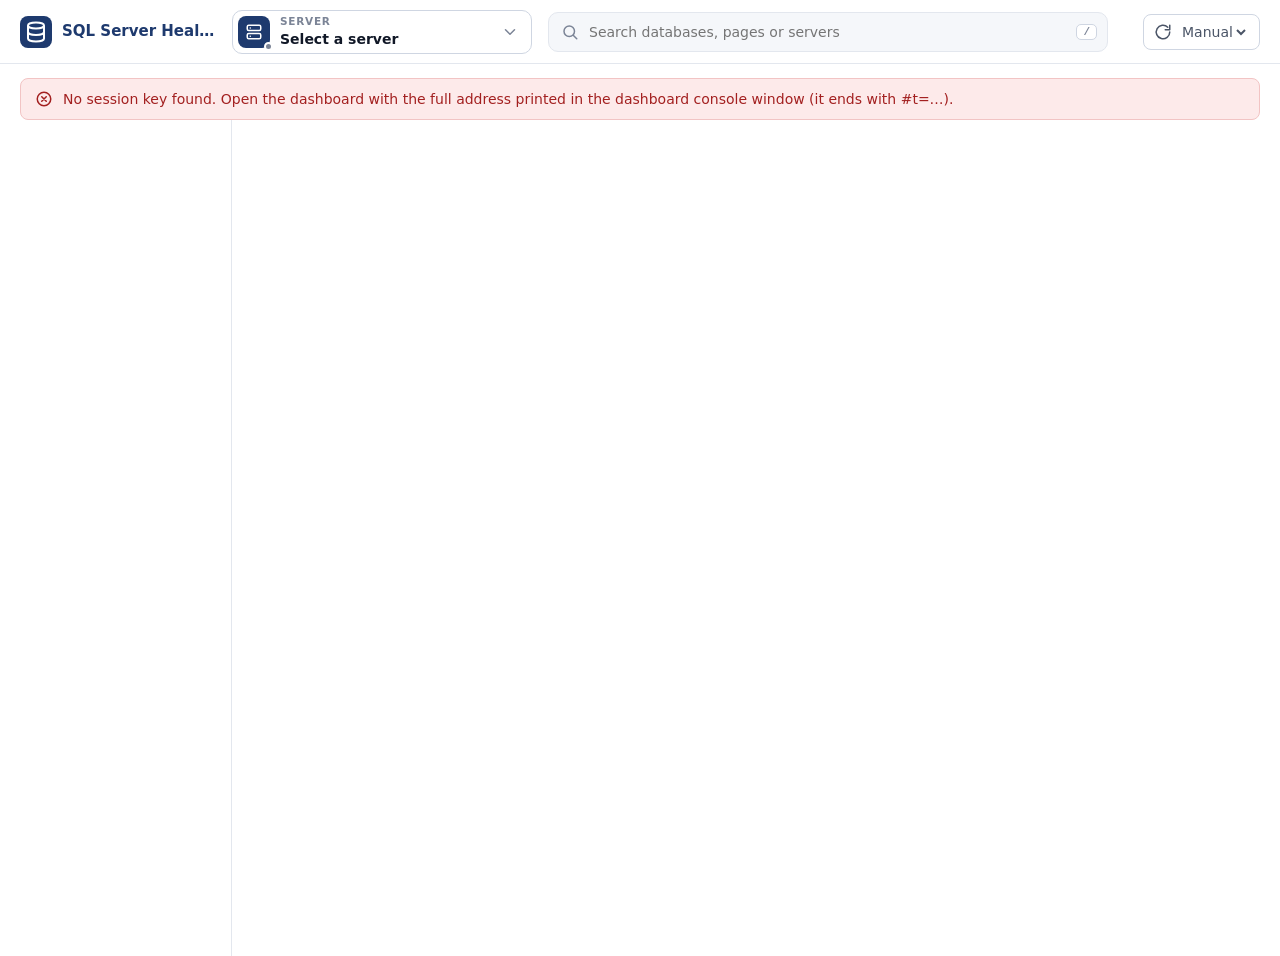
==== commit e3dd00b8: "Simplify dashboard look: white background, navy buttons, plain numbers - Overview cards show plain v" ====
--- a/sql-dashboard/web/index.html
+++ b/sql-dashboard/web/index.html
@@ -1,9 +1,9 @@
 <!DOCTYPE html>
-<html lang="en" data-theme="dark">
+<html lang="en">
 <head>
   <meta charset="utf-8">
   <meta name="viewport" content="width=device-width, initial-scale=1">
-  <meta name="color-scheme" content="dark light">
+  <meta name="color-scheme" content="light">
   <title>SQL Server Health Dashboard</title>
   <link rel="icon" href="favicon.svg" type="image/svg+xml">
   <link rel="stylesheet" href="styles.css">
@@ -12,8 +12,6 @@
   <script src="app.js" defer></script>
 </head>
 <body>
-  <div class="aurora" aria-hidden="true"><span></span><span></span><span></span></div>
-
   <div id="unsupported" class="unsupported" hidden>
     <h1>Please open this dashboard in Microsoft Edge or Google Chrome</h1>
     <p>This browser is too old to run the dashboard. Copy the address from the dashboard console window into Edge or Chrome.</p>
@@ -63,9 +61,6 @@
           <option value="15">15 min</option>
         </select>
       </label>
-      <button class="icon-btn" id="theme-toggle" type="button" aria-label="Switch light / dark theme" title="Switch light / dark theme">
-        <span data-icon="sun" class="when-dark"></span><span data-icon="moon" class="when-light"></span>
-      </button>
     </div>
   </header>
 
@@ -77,6 +72,5 @@
   </div>
 
   <div class="toasts" id="toasts" aria-live="polite"></div>
-  <div class="tip" id="tip" hidden></div>
 </body>
 </html>
--- a/sql-dashboard/web/styles.css
+++ b/sql-dashboard/web/styles.css
@@ -1,112 +1,56 @@
 /* =========================================================================
-   SQL Server Health Dashboard - "control room" theme
+   SQL Server Health Dashboard - styles
+   Clean white layout, navy blue actions, no gradients.
    System fonts only (Segoe UI on Windows); no external assets.
-   No color-mix()/newer CSS so older offline Edge builds render it.
    ========================================================================= */
 
-:root, :root[data-theme="dark"] {
+:root {
   --font: "Segoe UI Variable Text", "Segoe UI", system-ui, -apple-system, "Helvetica Neue", Arial, sans-serif;
   --font-display: "Segoe UI Variable Display", "Segoe UI", system-ui, -apple-system, sans-serif;
   --mono: "Cascadia Mono", Consolas, "SF Mono", Menlo, monospace;
 
-  --bg: #070b14;
-  --aurora-1: rgba(99, 102, 241, .30);
-  --aurora-2: rgba(6, 182, 212, .20);
-  --aurora-3: rgba(217, 70, 239, .13);
-  --card: rgba(255, 255, 255, .035);
-  --card-solid: #0f1524;
-  --card-2: rgba(255, 255, 255, .06);
-  --line: rgba(255, 255, 255, .08);
-  --line-2: rgba(255, 255, 255, .14);
-  --glass: rgba(9, 13, 24, .72);
-  --pop: #111828;
-  --text: #edf1fa;
-  --text-2: #aab3c9;
-  --text-3: #6f7a94;
-  --accent: #8b9bff;
-  --accent-2: #22d3ee;
-  --grad: linear-gradient(135deg, #6d7cff 0%, #22d3ee 100%);
-  --grad-soft: linear-gradient(135deg, rgba(109, 124, 255, .22), rgba(34, 211, 238, .12));
-  --accent-soft: rgba(139, 155, 255, .14);
-  --track: rgba(255, 255, 255, .08);
-  --data: #7c8cff;
-  --log: #2fc4d9;
-  --shadow: 0 10px 30px -12px rgba(0, 0, 0, .7);
-  --focus: 0 0 0 3px rgba(139, 155, 255, .45);
+  --bg: #ffffff;
+  --panel: #ffffff;
+  --soft: #f5f7fa;
+  --soft-2: #eef1f6;
+  --line: #e3e7ee;
+  --line-2: #cfd6e2;
+  --text: #111827;
+  --text-2: #4b5567;
+  --text-3: #7b8496;
+
+  --navy: #1e3a6e;
+  --navy-hover: #162c55;
+  --navy-soft: #e8edf6;
+  --navy-text: #1e3a6e;
+
+  --shadow: 0 1px 2px rgba(17, 24, 39, .05), 0 2px 8px rgba(17, 24, 39, .04);
+  --focus: 0 0 0 3px rgba(30, 58, 110, .25);
 
   /* status - always paired with icon + label */
-  --ok: #22c55e;   --ok-soft: rgba(34, 197, 94, .14);   --ok-text: #6ee7a0;
-  --info: #60a5fa; --info-soft: rgba(96, 165, 250, .14); --info-text: #9cc8ff;
-  --warn: #fab219; --warn-soft: rgba(250, 178, 25, .14); --warn-text: #fcc95a;
-  --crit: #f05252; --crit-soft: rgba(240, 82, 82, .15);  --crit-text: #ff9b9b;
-  --muted-soft: rgba(255, 255, 255, .07);
-  --crit-row: rgba(240, 82, 82, .07);
-  --warn-row: rgba(250, 178, 25, .06);
-
-  --r: 18px;
-  --r-sm: 12px;
-  --rail: 236px;
-  --top: 68px;
-}
-
-:root[data-theme="light"] {
-  --bg: #f3f5fb;
-  --aurora-1: rgba(99, 102, 241, .16);
-  --aurora-2: rgba(6, 182, 212, .12);
-  --aurora-3: rgba(217, 70, 239, .07);
-  --card: rgba(255, 255, 255, .78);
-  --card-solid: #ffffff;
-  --card-2: #f1f3fa;
-  --line: rgba(15, 23, 42, .08);
-  --line-2: rgba(15, 23, 42, .15);
-  --glass: rgba(255, 255, 255, .75);
-  --pop: #ffffff;
-  --text: #101626;
-  --text-2: #4a5470;
-  --text-3: #7a849c;
-  --accent: #4f5ff0;
-  --accent-2: #0891b2;
-  --grad: linear-gradient(135deg, #5161f5 0%, #0ab5d6 100%);
-  --grad-soft: linear-gradient(135deg, rgba(81, 97, 245, .12), rgba(10, 181, 214, .07));
-  --accent-soft: rgba(79, 95, 240, .10);
-  --track: rgba(15, 23, 42, .08);
-  --data: #5161f5;
-  --log: #0aa5c4;
-  --shadow: 0 10px 30px -14px rgba(30, 41, 80, .25);
-  --focus: 0 0 0 3px rgba(79, 95, 240, .3);
-
-  --ok: #10a34a;   --ok-soft: rgba(16, 163, 74, .11);   --ok-text: #0b7a37;
-  --info: #2f6fdb; --info-soft: rgba(47, 111, 219, .10); --info-text: #1d4fa8;
-  --warn: #e19a00; --warn-soft: rgba(250, 178, 25, .16); --warn-text: #8a5a00;
-  --crit: #d93a3a; --crit-soft: rgba(217, 58, 58, .10);  --crit-text: #b02525;
-  --muted-soft: rgba(15, 23, 42, .06);
-  --crit-row: rgba(217, 58, 58, .05);
-  --warn-row: rgba(250, 178, 25, .08);
+  --ok: #16884a;   --ok-soft: #e7f5ed;   --ok-text: #11693a;
+  --info: #2f6fdb; --info-soft: #e8f0fc; --info-text: #1d4fa8;
+  --warn: #c98300; --warn-soft: #fff3d6; --warn-text: #7a5000;
+  --crit: #c93434; --crit-soft: #fdeaea; --crit-text: #a32020;
+  --muted-soft: #eef1f6;
+  --crit-row: #fef6f6;
+  --warn-row: #fffaf0;
+
+  --r: 12px;
+  --r-sm: 8px;
+  --rail: 232px;
+  --top: 64px;
 }
 
 * { box-sizing: border-box; }
 html { -webkit-text-size-adjust: 100%; }
-body {
-  margin: 0; min-height: 100vh;
-  font: 14px/1.45 var(--font);
-  color: var(--text); background: var(--bg);
-  overflow-x: hidden;
-}
-h1, h2, h3, h4 { margin: 0; font-family: var(--font-display); font-weight: 600; letter-spacing: -.015em; }
+body { margin: 0; min-height: 100vh; font: 14px/1.45 var(--font); color: var(--text); background: var(--bg); overflow-x: hidden; }
+h1, h2, h3, h4 { margin: 0; font-family: var(--font-display); font-weight: 600; letter-spacing: -.01em; }
 button, input, select { font: inherit; color: inherit; }
 [hidden] { display: none !important; }
 :focus-visible { outline: none; box-shadow: var(--focus); }
-::selection { background: rgba(139, 155, 255, .35); }
-
-.unsupported { display: none; padding: 48px 24px; max-width: 640px; margin: 10vh auto; font-family: Segoe UI, Arial, sans-serif; background: #fff; color: #111; }
-
-/* animated aurora backdrop */
-.aurora { position: fixed; inset: 0; z-index: -1; overflow: hidden; pointer-events: none; }
-.aurora span { position: absolute; border-radius: 50%; filter: blur(80px); animation: drift 26s ease-in-out infinite alternate; }
-.aurora span:nth-child(1) { width: 720px; height: 520px; left: -160px; top: -220px; background: var(--aurora-1); }
-.aurora span:nth-child(2) { width: 620px; height: 460px; right: -140px; top: -160px; background: var(--aurora-2); animation-duration: 32s; }
-.aurora span:nth-child(3) { width: 560px; height: 420px; left: 35%; bottom: -300px; background: var(--aurora-3); animation-duration: 38s; }
-@keyframes drift { to { transform: translate3d(60px, 40px, 0) scale(1.08); } }
+
+.unsupported { display: none; padding: 48px 24px; max-width: 640px; margin: 10vh auto; font-family: Segoe UI, Arial, sans-serif; }
 
 [data-icon] { display: inline-flex; width: 18px; height: 18px; flex: none; }
 [data-icon] svg { width: 100%; height: 100%; }
@@ -115,306 +59,248 @@
 .topbar {
   position: sticky; top: 0; z-index: 30; height: var(--top);
   display: grid; grid-template-columns: auto minmax(220px, 300px) minmax(200px, 1fr) auto;
-  align-items: center; gap: 16px; padding: 0 22px;
-  background: var(--glass); backdrop-filter: blur(18px) saturate(160%);
-  border-bottom: 1px solid var(--line);
-}
-.brand { display: flex; align-items: center; gap: 11px; min-width: 0; width: calc(var(--rail) - 38px); }
-.brand-mark { width: 34px; height: 34px; border-radius: 10px; box-shadow: 0 6px 18px -6px rgba(109, 124, 255, .8); }
+  align-items: center; gap: 16px; padding: 0 20px;
+  background: var(--panel); border-bottom: 1px solid var(--line);
+}
+.brand { display: flex; align-items: center; gap: 10px; min-width: 0; width: calc(var(--rail) - 36px); }
+.brand-mark { width: 32px; height: 32px; }
 .brand-text { display: flex; flex-direction: column; min-width: 0; }
-.brand-name { font-family: var(--font-display); font-weight: 700; font-size: 15px; white-space: nowrap; overflow: hidden; text-overflow: ellipsis; }
-.env { align-self: flex-start; margin-top: 2px; font-size: 10px; font-weight: 700; letter-spacing: .09em; text-transform: uppercase; padding: 1px 7px; border-radius: 99px; background: var(--crit-soft); color: var(--crit-text); }
+.brand-name { font-family: var(--font-display); font-weight: 700; font-size: 15px; color: var(--navy); white-space: nowrap; overflow: hidden; text-overflow: ellipsis; }
+.env { align-self: flex-start; margin-top: 2px; font-size: 10px; font-weight: 700; letter-spacing: .08em; text-transform: uppercase; padding: 1px 7px; border-radius: 99px; background: var(--crit-soft); color: var(--crit-text); }
 .env.nonprod { background: var(--info-soft); color: var(--info-text); }
 
 /* server picker */
 .picker { position: relative; min-width: 0; }
 .picker-btn {
-  width: 100%; display: flex; align-items: center; gap: 10px; padding: 6px 12px 6px 6px; height: 46px;
-  border-radius: 14px; border: 1px solid var(--line-2); background: var(--card); cursor: pointer; text-align: left;
-  transition: border-color .15s, background-color .15s;
-}
-.picker-btn:hover { border-color: var(--accent); }
-.picker-icon { position: relative; width: 34px; height: 34px; border-radius: 10px; display: grid; place-items: center; background: var(--grad); color: #fff; flex: none; }
-.picker-icon .dot { position: absolute; right: -3px; bottom: -3px; border: 2px solid var(--pop); }
+  width: 100%; display: flex; align-items: center; gap: 10px; padding: 5px 12px 5px 5px; height: 44px;
+  border-radius: 10px; border: 1px solid var(--line-2); background: var(--panel); cursor: pointer; text-align: left;
+}
+.picker-btn:hover { border-color: var(--navy); }
+.picker-icon { position: relative; width: 32px; height: 32px; border-radius: 8px; display: grid; place-items: center; background: var(--navy); color: #fff; flex: none; }
+.picker-icon .dot { position: absolute; right: -3px; bottom: -3px; border: 2px solid #fff; }
 .picker-text { display: flex; flex-direction: column; min-width: 0; flex: 1; }
-.picker-label { font-size: 10.5px; text-transform: uppercase; letter-spacing: .08em; color: var(--text-3); font-weight: 600; }
+.picker-label { font-size: 10.5px; text-transform: uppercase; letter-spacing: .07em; color: var(--text-3); font-weight: 600; }
 .picker-name { font-weight: 600; white-space: nowrap; overflow: hidden; text-overflow: ellipsis; }
-.picker-chev { color: var(--text-3); transition: transform .2s; }
+.picker-chev { color: var(--text-3); transition: transform .15s; }
 .picker-btn[aria-expanded="true"] .picker-chev { transform: rotate(180deg); }
 
 .popover {
-  position: absolute; top: calc(100% + 8px); left: 0; z-index: 40; min-width: 100%;
-  background: var(--pop); border: 1px solid var(--line-2); border-radius: 16px; box-shadow: 0 24px 60px -16px rgba(0, 0, 0, .55);
-  padding: 8px; animation: pop .14s ease-out;
-}
-@keyframes pop { from { opacity: 0; transform: translateY(-4px); } }
+  position: absolute; top: calc(100% + 6px); left: 0; z-index: 40; min-width: 100%;
+  background: var(--panel); border: 1px solid var(--line); border-radius: 12px; box-shadow: 0 12px 32px rgba(17, 24, 39, .14); padding: 6px;
+}
 .picker-pop { width: 360px; max-width: calc(100vw - 24px); }
-.pop-search { display: flex; align-items: center; gap: 8px; height: 38px; padding: 0 10px; margin-bottom: 6px; border-radius: 10px; background: var(--card-2); color: var(--text-3); }
-.pop-search input { flex: 1; min-width: 0; border: 0; background: transparent; height: 36px; }
+.pop-search { display: flex; align-items: center; gap: 8px; height: 36px; padding: 0 10px; margin-bottom: 6px; border-radius: 8px; background: var(--soft); color: var(--text-3); }
+.pop-search input { flex: 1; min-width: 0; border: 0; background: transparent; height: 34px; }
 .pop-search input:focus { outline: none; }
 .picker-list { max-height: 60vh; overflow: auto; }
-.pop-group { font-size: 10.5px; font-weight: 700; letter-spacing: .08em; text-transform: uppercase; color: var(--text-3); padding: 8px 10px 4px; }
-.opt {
-  width: 100%; display: flex; align-items: center; gap: 10px; padding: 8px 10px; border-radius: 10px;
-  border: 0; background: transparent; cursor: pointer; text-align: left;
-}
-.opt:hover, .opt.is-active { background: var(--accent-soft); }
-.opt[aria-selected="true"] .opt-name { color: var(--accent); }
+.pop-group { font-size: 10.5px; font-weight: 700; letter-spacing: .07em; text-transform: uppercase; color: var(--text-3); padding: 8px 10px 4px; }
+.opt { width: 100%; display: flex; align-items: center; gap: 10px; padding: 8px 10px; border-radius: 8px; border: 0; background: transparent; cursor: pointer; text-align: left; }
+.opt:hover, .opt.is-active { background: var(--navy-soft); }
+.opt[aria-selected="true"] .opt-name { color: var(--navy); }
 .opt-main { display: flex; flex-direction: column; min-width: 0; flex: 1; }
 .opt-name { font-weight: 600; white-space: nowrap; overflow: hidden; text-overflow: ellipsis; }
 .opt-sub { font-size: 12px; color: var(--text-3); white-space: nowrap; overflow: hidden; text-overflow: ellipsis; }
 .opt-side { font-size: 11px; color: var(--text-3); white-space: nowrap; }
-.opt .tag { font-size: 10.5px; padding: 1px 8px; border-radius: 99px; background: var(--muted-soft); color: var(--text-2); font-weight: 600; white-space: nowrap; }
-.opt-icon { width: 28px; height: 28px; border-radius: 8px; display: grid; place-items: center; background: var(--card-2); color: var(--text-2); flex: none; }
+.opt .tag { font-size: 10.5px; padding: 1px 8px; border-radius: 99px; background: var(--soft-2); color: var(--text-2); font-weight: 600; white-space: nowrap; }
+.opt-icon { width: 28px; height: 28px; border-radius: 7px; display: grid; place-items: center; background: var(--soft); color: var(--navy); flex: none; }
 .opt-icon [data-icon] { width: 16px; height: 16px; }
+.opt mark { background: none; color: var(--navy); font-weight: 700; }
 .pop-empty { padding: 14px; text-align: center; color: var(--text-3); font-size: 13px; }
 
 .dot { display: inline-block; width: 9px; height: 9px; border-radius: 50%; background: var(--text-3); flex: none; }
-.dot.online { background: var(--ok); box-shadow: 0 0 0 3px rgba(34, 197, 94, .2); }
-.dot.offline { background: var(--crit); box-shadow: 0 0 0 3px rgba(240, 82, 82, .2); }
+.dot.online { background: var(--ok); }
+.dot.offline { background: var(--crit); }
 .dot.checking { background: var(--info); animation: blink 1s ease-in-out infinite; }
 @keyframes blink { 50% { opacity: .3; } }
 
 /* search */
-.search { position: relative; display: flex; align-items: center; height: 42px; border-radius: 13px; background: var(--card); border: 1px solid var(--line); padding: 0 10px 0 12px; gap: 8px; min-width: 0; max-width: 560px; }
-.search:focus-within { border-color: var(--accent); box-shadow: var(--focus); }
+.search { position: relative; display: flex; align-items: center; height: 40px; border-radius: 10px; background: var(--soft); border: 1px solid var(--line); padding: 0 10px 0 12px; gap: 8px; min-width: 0; max-width: 560px; }
+.search:focus-within { border-color: var(--navy); background: var(--panel); box-shadow: var(--focus); }
 .search-icon { color: var(--text-3); }
-.search input { flex: 1; min-width: 0; border: 0; background: transparent; height: 40px; }
+.search input { flex: 1; min-width: 0; border: 0; background: transparent; height: 38px; }
 .search input:focus { outline: none; }
-.search-kbd { font: 600 11px var(--mono); color: var(--text-3); border: 1px solid var(--line-2); border-radius: 6px; padding: 1px 6px; }
+.search-kbd { font: 600 11px var(--mono); color: var(--text-3); border: 1px solid var(--line-2); border-radius: 5px; padding: 1px 6px; background: var(--panel); }
 .search-pop { width: 100%; max-height: 70vh; overflow: auto; }
-.opt mark { background: none; color: var(--accent); font-weight: 700; }
 
 .actions { display: flex; align-items: center; gap: 8px; justify-self: end; }
-.auto { display: inline-flex; align-items: center; gap: 6px; height: 38px; padding: 0 10px; border-radius: 11px; border: 1px solid var(--line); background: var(--card); color: var(--text-2); }
-.auto select { border: 0; background: transparent; height: 36px; cursor: pointer; }
+.auto { display: inline-flex; align-items: center; gap: 6px; height: 36px; padding: 0 10px; border-radius: 8px; border: 1px solid var(--line-2); background: var(--panel); color: var(--text-2); }
+.auto select { border: 0; background: transparent; height: 34px; cursor: pointer; }
 .auto select:focus { outline: none; }
-.auto select option { background: var(--pop); color: var(--text); }
+
+/* ---------- buttons (navy blue) ---------- */
+.btn {
+  display: inline-flex; align-items: center; gap: 8px; height: 36px; padding: 0 16px; border-radius: 8px;
+  border: 1px solid var(--navy); background: var(--navy); color: #fff; cursor: pointer; font-weight: 600; white-space: nowrap;
+  transition: background-color .15s;
+}
+.btn:hover { background: var(--navy-hover); border-color: var(--navy-hover); }
+.btn:disabled { opacity: .6; cursor: default; }
 .icon-btn {
-  width: 38px; height: 38px; display: inline-grid; place-items: center; border-radius: 11px;
-  border: 1px solid var(--line); background: var(--card); color: var(--text-2); cursor: pointer; transition: all .15s;
-}
-.icon-btn:hover { color: var(--text); border-color: var(--line-2); }
-.icon-btn:disabled { opacity: .5; cursor: default; }
-.icon-btn.sm { width: 32px; height: 32px; border-radius: 9px; }
+  width: 34px; height: 34px; display: inline-grid; place-items: center; border-radius: 8px;
+  border: 1px solid var(--navy); background: var(--navy); color: #fff; cursor: pointer; transition: background-color .15s;
+}
+.icon-btn:hover { background: var(--navy-hover); }
+.icon-btn.sm { width: 30px; height: 30px; border-radius: 7px; }
 .icon-btn.sm [data-icon] { width: 15px; height: 15px; }
-.when-light { display: none !important; }
-:root[data-theme="light"] .when-light { display: inline-flex !important; }
-:root[data-theme="light"] .when-dark { display: none !important; }
-
-.banner { margin: 14px 22px 0; padding: 11px 14px; border-radius: 12px; display: flex; gap: 10px; align-items: center; background: var(--warn-soft); color: var(--warn-text); border: 1px solid rgba(250, 178, 25, .3); }
-.banner.error { background: var(--crit-soft); color: var(--crit-text); border-color: rgba(240, 82, 82, .35); }
+.link { border: 0; background: none; padding: 0; color: var(--navy); font-weight: 600; cursor: pointer; font-size: 13px; }
+.link:hover { text-decoration: underline; }
+.spin { animation: spin .8s linear infinite; }
+@keyframes spin { to { transform: rotate(360deg); } }
+
+.banner { margin: 14px 20px 0; padding: 10px 14px; border-radius: 8px; display: flex; gap: 10px; align-items: center; background: var(--warn-soft); color: var(--warn-text); border: 1px solid #f3dca4; }
+.banner.error { background: var(--crit-soft); color: var(--crit-text); border-color: #f2c4c4; }
 
 /* ---------- shell ---------- */
 .shell { display: grid; grid-template-columns: var(--rail) minmax(0, 1fr); min-height: calc(100vh - var(--top)); }
 .rail {
   position: sticky; top: var(--top); align-self: start; height: calc(100vh - var(--top)); overflow: auto;
-  padding: 18px 12px 24px; border-right: 1px solid var(--line);
-}
-.rail-group { font-size: 10.5px; font-weight: 700; letter-spacing: .1em; text-transform: uppercase; color: var(--text-3); padding: 14px 12px 6px; }
+  padding: 16px 12px 24px; border-right: 1px solid var(--line); background: var(--panel);
+}
+.rail-group { font-size: 10.5px; font-weight: 700; letter-spacing: .09em; text-transform: uppercase; color: var(--text-3); padding: 14px 12px 6px; }
 .rail-group:first-child { padding-top: 0; }
 .nav {
-  position: relative; display: flex; align-items: center; gap: 11px; width: 100%; padding: 9px 12px; margin: 1px 0;
-  border: 0; border-radius: 11px; background: transparent; color: var(--text-2); cursor: pointer; text-align: left; font-weight: 500;
-  text-decoration: none; transition: background-color .15s, color .15s;
-}
-.nav:hover { background: var(--card-2); color: var(--text); }
-.nav.is-active { background: var(--grad-soft); color: var(--text); font-weight: 600; }
-.nav.is-active::before { content: ""; position: absolute; left: -12px; top: 8px; bottom: 8px; width: 3px; border-radius: 0 3px 3px 0; background: var(--grad); }
-.nav.is-active [data-icon] { color: var(--accent); }
+  position: relative; display: flex; align-items: center; gap: 11px; width: 100%; padding: 8px 12px; margin: 1px 0;
+  border-radius: 8px; color: var(--text-2); text-decoration: none; font-weight: 500;
+}
+.nav:hover { background: var(--soft); color: var(--text); }
+.nav.is-active { background: var(--navy-soft); color: var(--navy); font-weight: 600; }
+.nav.is-active::before { content: ""; position: absolute; left: -12px; top: 7px; bottom: 7px; width: 3px; border-radius: 0 3px 3px 0; background: var(--navy); }
 .nav-label { flex: 1; white-space: nowrap; overflow: hidden; text-overflow: ellipsis; }
-.badge { min-width: 22px; height: 20px; padding: 0 7px; border-radius: 99px; font-size: 11.5px; font-weight: 700; display: inline-grid; place-items: center; background: var(--muted-soft); color: var(--text-2); font-variant-numeric: tabular-nums; }
+.badge { min-width: 22px; height: 20px; padding: 0 7px; border-radius: 99px; font-size: 11.5px; font-weight: 700; display: inline-grid; place-items: center; background: var(--soft-2); color: var(--text-2); font-variant-numeric: tabular-nums; }
 .badge.crit { background: var(--crit-soft); color: var(--crit-text); }
 .badge.warn { background: var(--warn-soft); color: var(--warn-text); }
 .badge.live { background: var(--info-soft); color: var(--info-text); }
 
-.main { min-width: 0; padding: 24px 28px 48px; max-width: 1560px; width: 100%; }
+.main { min-width: 0; padding: 22px 26px 48px; max-width: 1560px; width: 100%; }
 .main:focus { outline: none; }
 
-/* ---------- generic cards ---------- */
-.card {
-  background: var(--card); border: 1px solid var(--line); border-radius: var(--r);
-  backdrop-filter: blur(12px); box-shadow: var(--shadow); min-width: 0;
-}
-.card-pad { padding: 20px; }
-.card-head { display: flex; align-items: center; justify-content: space-between; gap: 12px; margin-bottom: 16px; flex-wrap: wrap; }
-.card-title { display: flex; align-items: center; gap: 10px; font-size: 15px; font-weight: 600; font-family: var(--font-display); }
-.card-title [data-icon] { color: var(--accent); }
-.muted { color: var(--text-3); }
+/* ---------- cards ---------- */
+.card { background: var(--panel); border: 1px solid var(--line); border-radius: var(--r); box-shadow: var(--shadow); min-width: 0; }
+.card-pad { padding: 18px 20px; }
+.pad { padding: 16px 20px; }
+.card-head { display: flex; align-items: center; justify-content: space-between; gap: 12px; margin-bottom: 14px; flex-wrap: wrap; }
+.card-head.pad { margin-bottom: 0; }
+.card-title { display: flex; align-items: center; gap: 9px; font-size: 15px; font-weight: 600; font-family: var(--font-display); }
+.card-title [data-icon] { color: var(--navy); }
 .sub { font-size: 12.5px; color: var(--text-3); }
 
-.btn {
-  display: inline-flex; align-items: center; gap: 8px; height: 38px; padding: 0 16px; border-radius: 11px;
-  border: 1px solid var(--line-2); background: var(--card); cursor: pointer; font-weight: 600; white-space: nowrap; transition: all .15s;
-}
-.btn:hover { border-color: var(--accent); }
-.btn.primary { border: 0; background: var(--grad); color: #fff; box-shadow: 0 8px 22px -8px rgba(109, 124, 255, .8); }
-.btn.primary:hover { filter: brightness(1.08); }
-.btn:disabled { opacity: .6; cursor: default; }
-.spin { animation: spin .8s linear infinite; }
-@keyframes spin { to { transform: rotate(360deg); } }
-
-.pill { display: inline-flex; align-items: center; gap: 5px; padding: 2px 10px 2px 8px; border-radius: 99px; font-size: 12px; font-weight: 600; white-space: nowrap; background: var(--muted-soft); color: var(--text-2); line-height: 18px; }
+.pill { display: inline-flex; align-items: center; gap: 5px; padding: 2px 9px 2px 7px; border-radius: 99px; font-size: 12px; font-weight: 600; white-space: nowrap; background: var(--muted-soft); color: var(--text-2); line-height: 18px; }
 .pill [data-icon] { width: 13px; height: 13px; }
 .pill.ok { background: var(--ok-soft); color: var(--ok-text); }
 .pill.info { background: var(--info-soft); color: var(--info-text); }
 .pill.warning { background: var(--warn-soft); color: var(--warn-text); }
 .pill.critical, .pill.error { background: var(--crit-soft); color: var(--crit-text); }
 
-.chip { display: inline-flex; align-items: center; gap: 6px; height: 28px; padding: 0 12px; border-radius: 99px; background: var(--card-2); border: 1px solid var(--line); font-size: 12.5px; font-weight: 500; color: var(--text-2); white-space: nowrap; }
-.chip [data-icon] { width: 14px; height: 14px; color: var(--accent); }
-.chip.accent { background: var(--grad-soft); color: var(--text); border-color: transparent; }
+.chip { display: inline-flex; align-items: center; gap: 6px; height: 28px; padding: 0 11px; border-radius: 99px; background: var(--soft); border: 1px solid var(--line); font-size: 12.5px; font-weight: 500; color: var(--text-2); white-space: nowrap; }
+.chip [data-icon] { width: 14px; height: 14px; color: var(--navy); }
 
 /* ---------- overview ---------- */
-.ov { display: grid; grid-template-columns: repeat(12, minmax(0, 1fr)); gap: 18px; }
-.span-12 { grid-column: span 12; } .span-7 { grid-column: span 7; } .span-5 { grid-column: span 5; }
-.span-3 { grid-column: span 3; } .span-6 { grid-column: span 6; } .span-4 { grid-column: span 4; }
-
-.hero { position: relative; overflow: hidden; padding: 26px 28px; display: flex; justify-content: space-between; gap: 20px; flex-wrap: wrap; align-items: flex-end; }
-.hero::after { content: ""; position: absolute; right: -80px; top: -120px; width: 380px; height: 380px; border-radius: 50%; background: var(--grad); opacity: .14; filter: blur(30px); pointer-events: none; }
-.hero-kicker { display: flex; align-items: center; gap: 8px; font-size: 12px; font-weight: 600; letter-spacing: .08em; text-transform: uppercase; color: var(--text-3); }
-.hero h1 { font-size: 38px; line-height: 1.1; margin: 6px 0 4px; letter-spacing: -.03em; word-break: break-word; }
-.hero h1 .grad-text { background: var(--grad); -webkit-background-clip: text; background-clip: text; color: transparent; }
+.ov { display: grid; grid-template-columns: repeat(12, minmax(0, 1fr)); gap: 16px; }
+.span-12 { grid-column: span 12; } .span-7 { grid-column: span 7; } .span-5 { grid-column: span 5; } .span-3 { grid-column: span 3; }
+
+.hero { padding: 22px 24px; display: flex; justify-content: space-between; gap: 20px; flex-wrap: wrap; align-items: flex-end; }
+.hero-kicker { display: flex; align-items: center; gap: 8px; font-size: 12px; font-weight: 600; letter-spacing: .06em; text-transform: uppercase; color: var(--text-3); }
+.hero h1 { font-size: 32px; line-height: 1.15; margin: 6px 0 2px; color: var(--navy); word-break: break-word; }
 .hero-chips { display: flex; flex-wrap: wrap; gap: 8px; margin-top: 14px; }
-.hero-side { position: relative; z-index: 1; display: flex; flex-direction: column; align-items: flex-end; gap: 10px; }
-.hero-meta { display: flex; gap: 14px; align-items: center; font-size: 12.5px; color: var(--text-3); flex-wrap: wrap; justify-content: flex-end; }
-
-.metric { padding: 20px; display: flex; flex-direction: column; gap: 14px; position: relative; overflow: hidden; }
-.metric-top { display: flex; align-items: center; justify-content: space-between; }
-.metric-label { display: flex; align-items: center; gap: 8px; font-size: 12.5px; font-weight: 600; text-transform: uppercase; letter-spacing: .07em; color: var(--text-3); }
-.metric-label [data-icon] { width: 16px; height: 16px; color: var(--accent); }
-.metric-body { display: flex; align-items: center; gap: 18px; }
-.metric-facts { display: flex; flex-direction: column; gap: 6px; min-width: 0; flex: 1; }
-.fact { display: flex; justify-content: space-between; gap: 10px; font-size: 13px; color: var(--text-2); }
-.fact b { color: var(--text); font-weight: 600; white-space: nowrap; font-variant-numeric: tabular-nums; }
-/* next to a ring, facts stack label-over-value so narrow cards never wrap */
-.metric-body > .metric-facts .fact { flex-direction: column; gap: 0; }
-.metric-body > .metric-facts .fact span { font-size: 11.5px; color: var(--text-3); white-space: nowrap; overflow: hidden; text-overflow: ellipsis; }
-.metric-body > .metric-facts .fact b { font-size: 15px; overflow: hidden; text-overflow: ellipsis; }
-.metric-body > .metric-facts { gap: 8px; }
-.big { font-family: var(--font-display); font-size: 44px; font-weight: 700; letter-spacing: -.04em; line-height: 1; font-variant-numeric: tabular-nums; }
-.big small { font-size: 16px; font-weight: 600; color: var(--text-3); letter-spacing: 0; margin-left: 4px; }
-
-.ring { position: relative; width: 112px; height: 112px; flex: none; }
-.ring svg { width: 100%; height: 100%; transform: rotate(-90deg); }
-.ring .arc { transition: stroke-dashoffset 1.1s cubic-bezier(.2, .8, .2, 1); }
-.ring-center { position: absolute; inset: 0; display: flex; flex-direction: column; align-items: center; justify-content: center; text-align: center; }
-.ring-value { font-family: var(--font-display); font-size: 24px; font-weight: 700; letter-spacing: -.03em; font-variant-numeric: tabular-nums; }
-.ring-value.sm { font-size: 18px; }
-.ring-label { font-size: 10.5px; color: var(--text-3); text-transform: uppercase; letter-spacing: .07em; font-weight: 600; }
-
-.spark { position: relative; height: 46px; margin: 0 -4px -6px; }
-.spark svg { width: 100%; height: 100%; display: block; overflow: visible; }
-.spark-cap { display: flex; justify-content: space-between; font-size: 11px; color: var(--text-3); margin-top: 10px; }
-
-.split { display: flex; height: 8px; border-radius: 99px; overflow: hidden; gap: 2px; background: transparent; }
-.split span { display: block; height: 100%; border-radius: 99px; transition: width 1s cubic-bezier(.2, .8, .2, 1); }
-
-.tiles { display: grid; grid-template-columns: repeat(4, minmax(0, 1fr)); gap: 18px; }
+.hero-side { display: flex; flex-direction: column; align-items: flex-end; gap: 8px; }
+.hero-meta { display: flex; gap: 14px; align-items: center; font-size: 12.5px; color: var(--text-3); }
+
+.stat-card { padding: 18px 20px; display: flex; flex-direction: column; }
+.stat-top { display: flex; align-items: center; justify-content: space-between; gap: 8px; margin-bottom: 10px; }
+.stat-label { display: flex; align-items: center; gap: 8px; font-size: 12px; font-weight: 600; text-transform: uppercase; letter-spacing: .06em; color: var(--text-3); }
+.stat-label [data-icon] { width: 16px; height: 16px; color: var(--navy); }
+.stat-value { font-family: var(--font-display); font-size: 34px; font-weight: 700; line-height: 1.1; color: var(--text); font-variant-numeric: tabular-nums; }
+.stat-rows { margin: 14px 0 0; border-top: 1px solid var(--line); }
+.stat-rows div { display: flex; justify-content: space-between; gap: 12px; padding: 8px 0; border-bottom: 1px solid var(--line); font-size: 13px; }
+.stat-rows div:last-child { border-bottom: 0; padding-bottom: 0; }
+.stat-rows dt { color: var(--text-2); }
+.stat-rows dd { margin: 0; font-weight: 600; font-variant-numeric: tabular-nums; text-align: right; }
+
+.tiles { display: grid; grid-template-columns: repeat(4, minmax(0, 1fr)); gap: 16px; }
 .tile {
-  position: relative; display: flex; align-items: center; gap: 14px; padding: 16px 18px; border-radius: var(--r);
-  border: 1px solid var(--line); background: var(--card); cursor: pointer; text-align: left; overflow: hidden;
-  transition: transform .18s, border-color .18s, background-color .18s;
-}
-.tile:hover { transform: translateY(-2px); border-color: var(--line-2); }
-.tile-icon { width: 44px; height: 44px; border-radius: 13px; display: grid; place-items: center; flex: none; background: var(--muted-soft); color: var(--text-2); }
-.tile-icon [data-icon] { width: 22px; height: 22px; }
+  display: flex; align-items: center; gap: 14px; padding: 14px 16px; border-radius: var(--r);
+  border: 1px solid var(--line); background: var(--panel); box-shadow: var(--shadow); cursor: pointer; text-align: left;
+  transition: border-color .15s;
+}
+.tile:hover { border-color: var(--navy); }
+.tile-icon { width: 40px; height: 40px; border-radius: 10px; display: grid; place-items: center; flex: none; background: var(--soft); color: var(--text-2); }
+.tile-icon [data-icon] { width: 20px; height: 20px; }
 .tile.ok .tile-icon { background: var(--ok-soft); color: var(--ok); }
 .tile.critical .tile-icon { background: var(--crit-soft); color: var(--crit); }
 .tile.warning .tile-icon { background: var(--warn-soft); color: var(--warn); }
 .tile.info .tile-icon { background: var(--info-soft); color: var(--info); }
-.tile.critical { border-color: rgba(240, 82, 82, .35); }
-.tile.warning { border-color: rgba(250, 178, 25, .35); }
-.tile-num { font-family: var(--font-display); font-size: 28px; font-weight: 700; line-height: 1; font-variant-numeric: tabular-nums; }
+.tile.critical { border-color: #f0c2c2; }
+.tile.warning { border-color: #f0d9a2; }
+.tile-num { font-family: var(--font-display); font-size: 24px; font-weight: 700; line-height: 1; font-variant-numeric: tabular-nums; }
 .tile-text { display: flex; flex-direction: column; gap: 3px; min-width: 0; flex: 1; }
 .tile-label { font-weight: 600; font-size: 13.5px; }
 .tile-sub { font-size: 12px; color: var(--text-3); white-space: nowrap; overflow: hidden; text-overflow: ellipsis; }
-.tile-go { color: var(--text-3); transition: transform .18s; }
-.tile:hover .tile-go { transform: translateX(3px); color: var(--text); }
-
-.disk { display: grid; grid-template-columns: 44px minmax(0, 1fr) auto; gap: 14px; align-items: center; padding: 12px 0; border-top: 1px solid var(--line); }
-.disk:first-child { border-top: 0; padding-top: 0; }
-.disk-icon { width: 44px; height: 44px; border-radius: 12px; display: grid; place-items: center; background: var(--card-2); color: var(--text-2); }
-.disk-name { font-weight: 600; display: flex; gap: 8px; align-items: baseline; flex-wrap: wrap; }
-.disk-name span { font-weight: 400; font-size: 12px; color: var(--text-3); }
-.bar { height: 8px; border-radius: 99px; background: var(--track); overflow: hidden; margin: 7px 0 5px; }
-.bar > span { display: block; height: 100%; border-radius: 99px; background: var(--grad); transition: width 1.1s cubic-bezier(.2, .8, .2, 1); }
-.bar.warning > span { background: var(--warn); }
-.bar.critical > span { background: var(--crit); }
-.disk-free { text-align: right; }
-.disk-free b { display: block; font-family: var(--font-display); font-size: 18px; font-variant-numeric: tabular-nums; }
-
-.dbbar { display: grid; grid-template-columns: minmax(90px, 160px) minmax(0, 1fr) 72px; gap: 12px; align-items: center; padding: 6px 0; font-size: 13px; }
-.dbbar-name { white-space: nowrap; overflow: hidden; text-overflow: ellipsis; font-weight: 500; cursor: pointer; }
-.dbbar-name:hover { color: var(--accent); }
-.dbbar .split { height: 10px; }
-.dbbar-size { text-align: right; font-variant-numeric: tabular-nums; color: var(--text-2); }
-.legend { display: flex; gap: 14px; font-size: 12px; color: var(--text-3); }
-.legend i { display: inline-block; width: 10px; height: 10px; border-radius: 3px; margin-right: 6px; vertical-align: -1px; }
-
-.kv { display: grid; grid-template-columns: repeat(3, minmax(0, 1fr)); gap: 2px 28px; }
-.kv div { display: flex; justify-content: space-between; gap: 14px; padding: 9px 0; border-bottom: 1px dashed var(--line); font-size: 13px; min-width: 0; }
+.tile-go { color: var(--navy); }
+
+.mini-wrap { overflow-x: auto; border-top: 1px solid var(--line); }
+.grid.mini th { cursor: default; position: static; }
+.grid.mini td, .grid.mini th { padding: 9px 20px; }
+.grid tr.clickable { cursor: pointer; }
+
+.kv { display: grid; grid-template-columns: repeat(3, minmax(0, 1fr)); gap: 0 28px; margin: 0; }
+.kv div { display: flex; justify-content: space-between; gap: 14px; padding: 9px 0; border-bottom: 1px solid var(--line); font-size: 13px; min-width: 0; }
 .kv dt { color: var(--text-3); white-space: nowrap; }
 .kv dd { margin: 0; font-weight: 600; text-align: right; overflow: hidden; text-overflow: ellipsis; white-space: nowrap; }
 
 /* ---------- table pages ---------- */
-.page-head { display: flex; align-items: center; justify-content: space-between; gap: 16px; flex-wrap: wrap; margin-bottom: 20px; }
+.page-head { display: flex; align-items: center; justify-content: space-between; gap: 16px; flex-wrap: wrap; margin-bottom: 18px; }
 .page-title { display: flex; align-items: center; gap: 14px; min-width: 0; }
-.page-icon { width: 48px; height: 48px; border-radius: 14px; background: var(--grad); color: #fff; display: grid; place-items: center; flex: none; box-shadow: 0 10px 24px -10px rgba(109, 124, 255, .9); }
-.page-icon [data-icon] { width: 24px; height: 24px; }
-.page-title h1 { font-size: 26px; }
+.page-icon { width: 44px; height: 44px; border-radius: 10px; background: var(--navy); color: #fff; display: grid; place-items: center; flex: none; }
+.page-icon [data-icon] { width: 22px; height: 22px; }
+.page-title h1 { font-size: 24px; color: var(--navy); }
 .page-title p { margin: 3px 0 0; color: var(--text-2); max-width: 720px; }
 .page-tools { display: flex; align-items: center; gap: 10px; flex-wrap: wrap; }
 .stamp { font-size: 12.5px; color: var(--text-3); display: inline-flex; align-items: center; gap: 6px; }
 
-.summary-row { display: flex; gap: 10px; flex-wrap: wrap; margin-bottom: 18px; }
-.stat {
-  display: flex; align-items: center; gap: 10px; padding: 10px 16px 10px 12px; border-radius: 14px;
-  background: var(--card); border: 1px solid var(--line);
-}
-.stat-n { font-family: var(--font-display); font-size: 22px; font-weight: 700; font-variant-numeric: tabular-nums; }
+.summary-row { display: flex; gap: 10px; flex-wrap: wrap; margin-bottom: 16px; }
+.stat { display: flex; align-items: center; gap: 10px; padding: 9px 16px 9px 10px; border-radius: 10px; background: var(--panel); border: 1px solid var(--line); }
+.stat-n { font-family: var(--font-display); font-size: 20px; font-weight: 700; font-variant-numeric: tabular-nums; }
 .stat-l { font-size: 12.5px; color: var(--text-3); }
-.stat .ico { width: 30px; height: 30px; border-radius: 9px; display: grid; place-items: center; }
+.stat .ico { width: 28px; height: 28px; border-radius: 7px; display: grid; place-items: center; }
 .stat .ico [data-icon] { width: 16px; height: 16px; }
 .stat.critical .ico { background: var(--crit-soft); color: var(--crit); }
 .stat.warning .ico { background: var(--warn-soft); color: var(--warn); }
 .stat.ok .ico { background: var(--ok-soft); color: var(--ok); }
-.stat.rows .ico { background: var(--accent-soft); color: var(--accent); }
-
-.filter-chip { display: inline-flex; align-items: center; gap: 8px; margin-bottom: 16px; padding: 6px 8px 6px 14px; border-radius: 99px; background: var(--grad-soft); font-size: 13px; }
-.filter-chip button { border: 0; background: var(--card-2); width: 22px; height: 22px; border-radius: 50%; display: grid; place-items: center; cursor: pointer; color: var(--text-2); }
+.stat.rows .ico { background: var(--navy-soft); color: var(--navy); }
+
+.filter-chip { display: inline-flex; align-items: center; gap: 8px; margin-bottom: 14px; padding: 5px 6px 5px 14px; border-radius: 99px; background: var(--navy-soft); color: var(--navy); font-size: 13px; font-weight: 500; }
+.filter-chip button { border: 0; background: var(--navy); color: #fff; width: 22px; height: 22px; border-radius: 50%; display: grid; place-items: center; cursor: pointer; }
 .filter-chip button [data-icon] { width: 12px; height: 12px; }
 
-.panel { margin-bottom: 18px; overflow: hidden; }
-.panel-head { display: flex; align-items: center; justify-content: space-between; gap: 12px; flex-wrap: wrap; padding: 16px 18px 14px; }
-.panel-title { display: flex; align-items: center; gap: 10px; font-weight: 600; font-family: var(--font-display); font-size: 15.5px; }
+.panel { margin-bottom: 16px; overflow: hidden; }
+.panel-head { display: flex; align-items: center; justify-content: space-between; gap: 12px; flex-wrap: wrap; padding: 14px 18px; }
+.panel-title { display: flex; align-items: center; gap: 10px; font-weight: 600; font-family: var(--font-display); font-size: 15px; }
 .panel-tools { display: flex; align-items: center; gap: 6px; }
-.tfilter { display: flex; align-items: center; gap: 6px; height: 32px; padding: 0 10px; border-radius: 9px; background: var(--card-2); border: 1px solid var(--line); color: var(--text-3); }
+.tfilter { display: flex; align-items: center; gap: 6px; height: 30px; padding: 0 10px; border-radius: 7px; background: var(--soft); border: 1px solid var(--line); color: var(--text-3); }
 .tfilter [data-icon] { width: 14px; height: 14px; }
-.tfilter input { border: 0; background: transparent; width: 150px; height: 30px; font-size: 13px; }
+.tfilter input { border: 0; background: transparent; width: 150px; height: 28px; font-size: 13px; }
 .tfilter input:focus { outline: none; }
-.tfilter:focus-within { border-color: var(--accent); }
-.segmented { display: inline-flex; padding: 3px; border-radius: 10px; background: var(--card-2); border: 1px solid var(--line); }
-.segmented button { border: 0; background: transparent; padding: 5px 12px; border-radius: 7px; cursor: pointer; font-size: 12.5px; font-weight: 600; color: var(--text-3); }
-.segmented button.is-active { background: var(--card-solid); color: var(--text); box-shadow: 0 2px 8px -2px rgba(0, 0, 0, .35); }
-
-.messages { margin: 0 18px 14px; padding: 10px 14px; border-radius: 12px; background: var(--info-soft); color: var(--info-text); font-size: 13px; display: flex; gap: 10px; }
+.tfilter:focus-within { border-color: var(--navy); background: var(--panel); }
+.segmented { display: inline-flex; padding: 3px; border-radius: 8px; background: var(--soft); border: 1px solid var(--line); }
+.segmented button { border: 0; background: transparent; padding: 5px 12px; border-radius: 6px; cursor: pointer; font-size: 12.5px; font-weight: 600; color: var(--text-2); }
+.segmented button.is-active { background: var(--navy); color: #fff; }
+
+.messages { margin: 0 18px 14px; padding: 10px 14px; border-radius: 8px; background: var(--info-soft); color: var(--info-text); font-size: 13px; display: flex; gap: 10px; }
 .messages ul { margin: 0; padding-left: 18px; }
 
 .twrap { overflow: auto; max-height: 620px; border-top: 1px solid var(--line); }
 table.grid { width: 100%; border-collapse: separate; border-spacing: 0; font-size: 13px; }
 .grid th {
-  position: sticky; top: 0; z-index: 1; background: var(--card-solid); text-align: left; white-space: nowrap;
-  padding: 10px 14px; font-size: 11.5px; font-weight: 600; text-transform: uppercase; letter-spacing: .05em; color: var(--text-3);
+  position: sticky; top: 0; z-index: 1; background: var(--soft); text-align: left; white-space: nowrap;
+  padding: 9px 14px; font-size: 11.5px; font-weight: 600; text-transform: uppercase; letter-spacing: .04em; color: var(--text-2);
   border-bottom: 1px solid var(--line); cursor: pointer; user-select: none;
 }
 .grid th:hover { color: var(--text); }
 .grid th .s { margin-left: 4px; opacity: .35; font-size: 9px; }
-.grid th.sorted { color: var(--accent); }
+.grid th.sorted { color: var(--navy); }
 .grid th.sorted .s { opacity: 1; }
-.grid td { padding: 9px 14px; border-bottom: 1px solid var(--line); vertical-align: top; white-space: nowrap; max-width: 520px; }
-.grid tbody tr { transition: background-color .12s; }
-.grid tbody tr:hover td { background: var(--card-2); }
+.grid td { padding: 8px 14px; border-bottom: 1px solid var(--line); vertical-align: top; white-space: nowrap; max-width: 520px; }
+.grid tbody tr:hover td { background: var(--soft); }
 .grid tr:last-child td { border-bottom: 0; }
 .grid tr.row-critical td { background: var(--crit-row); }
 .grid tr.row-warning td { background: var(--warn-row); }
@@ -429,45 +315,34 @@
 .grid td.code > div { font: 12px/1.5 var(--mono); color: var(--text-2); }
 .yes { color: var(--ok-text); font-weight: 600; }
 .no { color: var(--text-3); }
-.cellbar { display: flex; align-items: center; gap: 10px; min-width: 130px; }
-.cellbar .bar { flex: 1; margin: 0; height: 6px; }
-.cellbar b { font-weight: 600; font-variant-numeric: tabular-nums; min-width: 44px; text-align: right; }
 .tnote { padding: 10px 18px; font-size: 12px; color: var(--text-3); border-top: 1px solid var(--line); }
 
-.empty { padding: 34px 20px 38px; text-align: center; border-top: 1px solid var(--line); }
-.empty-icon { width: 54px; height: 54px; margin: 0 auto 12px; border-radius: 16px; display: grid; place-items: center; background: var(--ok-soft); color: var(--ok); }
-.empty-icon [data-icon] { width: 26px; height: 26px; }
+.empty { padding: 30px 20px 34px; text-align: center; border-top: 1px solid var(--line); }
+.empty-icon { width: 48px; height: 48px; margin: 0 auto 10px; border-radius: 12px; display: grid; place-items: center; background: var(--ok-soft); color: var(--ok); }
+.empty-icon [data-icon] { width: 24px; height: 24px; }
 .empty h4 { font-size: 15px; }
 .empty p { margin: 4px 0 0; color: var(--text-3); font-size: 13px; }
 
-.errorcard { padding: 34px; text-align: center; }
+.errorcard { padding: 32px; text-align: center; }
 .errorcard .empty-icon { background: var(--crit-soft); color: var(--crit); }
-.errorcard pre { white-space: pre-wrap; word-break: break-word; font: 12.5px/1.5 var(--mono); color: var(--crit-text); background: var(--crit-soft); border-radius: 12px; padding: 12px 14px; text-align: left; max-width: 760px; margin: 14px auto; }
-
-/* skeleton loading */
-.sk { position: relative; overflow: hidden; background: var(--card-2); border-radius: 10px; }
-.sk::after { content: ""; position: absolute; inset: 0; transform: translateX(-100%); background: linear-gradient(90deg, transparent, rgba(255, 255, 255, .07), transparent); animation: shimmer 1.3s infinite; }
-:root[data-theme="light"] .sk::after { background: linear-gradient(90deg, transparent, rgba(255, 255, 255, .8), transparent); }
-@keyframes shimmer { to { transform: translateX(100%); } }
-
-/* welcome (no server yet) */
-.welcome { padding: 60px 30px; text-align: center; }
-.welcome .page-icon { margin: 0 auto 18px; width: 64px; height: 64px; border-radius: 20px; }
-.welcome h1 { font-size: 30px; }
+.errorcard pre { white-space: pre-wrap; word-break: break-word; font: 12.5px/1.5 var(--mono); color: var(--crit-text); background: var(--crit-soft); border-radius: 8px; padding: 12px 14px; text-align: left; max-width: 760px; margin: 14px auto; }
+
+/* loading placeholders */
+.sk { background: var(--soft); border-radius: 10px; animation: pulse 1.4s ease-in-out infinite; }
+@keyframes pulse { 50% { opacity: .55; } }
+
+.welcome { padding: 56px 30px; text-align: center; }
+.welcome .page-icon { margin: 0 auto 16px; width: 56px; height: 56px; border-radius: 14px; }
+.welcome h1 { font-size: 26px; color: var(--navy); }
 .welcome p { color: var(--text-2); max-width: 520px; margin: 10px auto 0; }
 
-/* tooltip + toasts */
-.tip { position: fixed; z-index: 60; pointer-events: none; padding: 6px 10px; border-radius: 9px; background: var(--pop); border: 1px solid var(--line-2); font-size: 12px; box-shadow: var(--shadow); white-space: nowrap; }
 .toasts { position: fixed; right: 20px; bottom: 20px; z-index: 70; display: flex; flex-direction: column; gap: 10px; max-width: min(380px, calc(100vw - 32px)); }
-.toast { display: flex; gap: 10px; align-items: flex-start; padding: 12px 14px; border-radius: 14px; background: var(--pop); border: 1px solid var(--line-2); box-shadow: var(--shadow); font-size: 13px; animation: pop .2s ease-out; }
+.toast { display: flex; gap: 10px; align-items: flex-start; padding: 12px 14px; border-radius: 10px; background: var(--panel); border: 1px solid var(--line); box-shadow: 0 10px 28px rgba(17, 24, 39, .14); font-size: 13px; }
 .toast.ok [data-icon] { color: var(--ok); } .toast.error [data-icon] { color: var(--crit); } .toast.info [data-icon] { color: var(--info); }
 .toast.leaving { opacity: 0; transition: opacity .25s; }
 
-.fade-in { animation: fadein .35s ease-out both; }
-@keyframes fadein { from { opacity: 0; transform: translateY(8px); } }
-.ov > *:nth-child(2) { animation-delay: .04s; } .ov > *:nth-child(3) { animation-delay: .08s; }
-.ov > *:nth-child(4) { animation-delay: .12s; } .ov > *:nth-child(5) { animation-delay: .16s; }
-.ov > *:nth-child(6) { animation-delay: .2s; }  .ov > *:nth-child(7) { animation-delay: .24s; }
+.fade-in { animation: fadein .25s ease-out both; }
+@keyframes fadein { from { opacity: 0; } }
 
 /* ---------- responsive ---------- */
 @media (max-width: 1280px) {
@@ -479,10 +354,10 @@
   :root { --rail: 72px; }
   .brand { width: auto; }
   .brand-text { display: none; }
-  .rail { padding: 16px 10px; }
-  .rail-group { font-size: 0; padding: 10px 0 4px; border-top: 1px solid var(--line); margin-top: 6px; }
+  .rail { padding: 14px 10px; }
+  .rail-group { font-size: 0; padding: 8px 0 4px; border-top: 1px solid var(--line); margin-top: 6px; }
   .rail-group:first-child { border-top: 0; margin-top: 0; }
-  .nav { justify-content: center; padding: 11px 0; }
+  .nav { justify-content: center; padding: 10px 0; }
   .nav-label { display: none; }
   .nav .badge { position: absolute; top: 2px; right: 2px; min-width: 18px; height: 16px; font-size: 10px; padding: 0 5px; }
   .nav.is-active::before { left: -10px; }
@@ -496,33 +371,33 @@
   .search-kbd { display: none; }
   .shell { grid-template-columns: minmax(0, 1fr); }
   .rail {
-    position: sticky; top: 118px; z-index: 20; height: auto; display: flex; gap: 6px; overflow-x: auto; padding: 10px 14px;
-    border-right: 0; border-bottom: 1px solid var(--line); background: var(--glass); backdrop-filter: blur(18px); scrollbar-width: none;
+    position: sticky; top: 114px; z-index: 20; height: auto; display: flex; gap: 6px; overflow-x: auto; padding: 10px 14px;
+    border-right: 0; border-bottom: 1px solid var(--line); scrollbar-width: none;
   }
   .rail::-webkit-scrollbar { display: none; }
   .rail-group { display: none; }
-  .nav { width: auto; flex: none; padding: 7px 12px; border-radius: 99px; background: var(--card-2); }
+  .nav { width: auto; flex: none; padding: 6px 12px; border-radius: 99px; background: var(--soft); }
   .nav-label { display: inline; }
   .nav .badge { position: static; }
+  .nav.is-active { background: var(--navy); color: #fff; }
   .nav.is-active::before { display: none; }
-  .main { padding: 18px 14px 40px; }
-  .span-3, .span-6, .span-4 { grid-column: span 12; }
+  .main { padding: 16px 14px 40px; }
+  .span-3 { grid-column: span 12; }
   .tiles { grid-template-columns: minmax(0, 1fr); }
   .kv { grid-template-columns: minmax(0, 1fr); }
-  .hero { padding: 22px 20px; }
-  .hero h1 { font-size: 30px; }
+  .hero { padding: 18px; }
+  .hero h1 { font-size: 26px; }
   .hero-side { align-items: flex-start; }
-  .hero-meta { justify-content: flex-start; }
-  .page-title h1 { font-size: 21px; }
+  .page-title h1 { font-size: 20px; }
   .tfilter input { width: 100px; }
-  .dbbar { grid-template-columns: minmax(80px, 120px) minmax(0, 1fr) 64px; }
+  .grid.mini td, .grid.mini th { padding: 8px 14px; }
 }
 
 @media (prefers-reduced-motion: reduce) {
   *, *::before, *::after { animation: none !important; transition: none !important; }
 }
 @media print {
-  .aurora, .topbar, .rail, .page-tools, .panel-tools, .toasts { display: none !important; }
+  .topbar, .rail, .page-tools, .panel-tools, .toasts { display: none !important; }
   .shell { display: block; }
   .twrap { max-height: none; overflow: visible; }
 }
